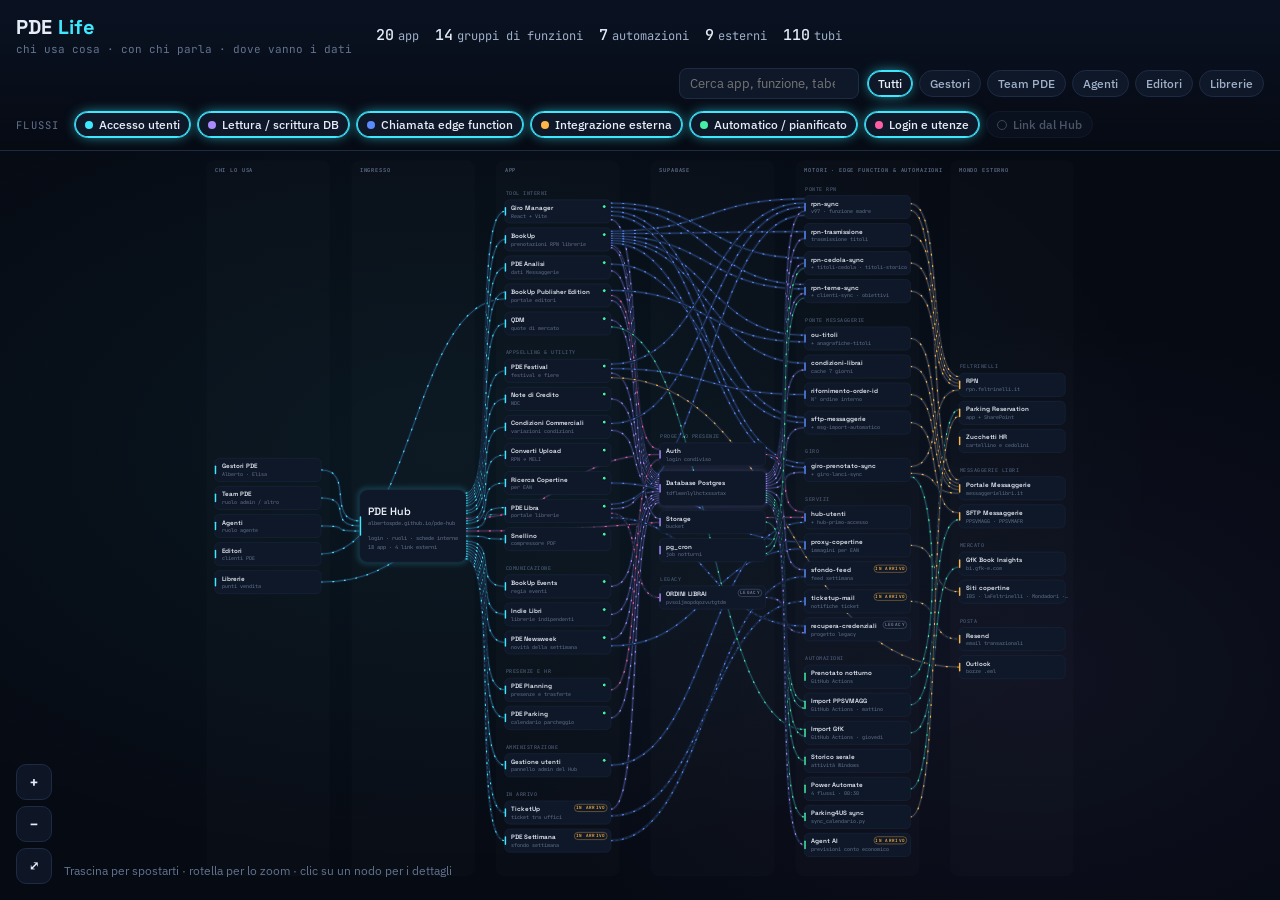
==== life/index.html @ 43b9d9d9 "PDE Life: mappa interattiva di Hub, app e flussi + card in Amministrazione Co-Authored-By: Claude Op" ====
<!DOCTYPE html>
<html lang="it">
<head>
<meta charset="utf-8">
<meta name="viewport" content="width=device-width, initial-scale=1, viewport-fit=cover">
<title>PDE Life</title>
<meta name="claude:viewport-fit-sides" content="cover">
<link rel="preconnect" href="https://fonts.googleapis.com">
<link rel="stylesheet" href="https://fonts.googleapis.com/css2?family=Space+Grotesk:wght@500;600;700&family=IBM+Plex+Sans:wght@400;500;600&family=JetBrains+Mono:wght@400;500&display=swap">
<style>
/* Layout: mappa a colonne da sinistra a destra (chi usa → ingresso → app → Supabase → motori → mondo esterno),
   tela SVG con pan/zoom, tubi animati per tipo di flusso, pannello dettagli a destra (in basso su telefono). */
:root{
  --ink:#060a13; --ink-2:#0b1220; --glass:#0f1828; --glass-2:#142035; --line:#1d2b44;
  --fg:#e6edf8; --fg-2:#9fb0c9; --fg-3:#62738f;
  --c-accesso:#3ee8ff; --c-dati:#a98bff; --c-funzione:#5b8cff; --c-esterno:#ffb547;
  --c-auto:#45f0a6; --c-auth:#ff5fa2; --c-link:#7d8aa3;
  --live:#45f0a6; --arriva:#ffb547; --legacy:#7d8aa3;
  --f-display:"Space Grotesk",ui-sans-serif,system-ui,sans-serif;
  --f-body:"IBM Plex Sans",ui-sans-serif,system-ui,sans-serif;
  --f-mono:"JetBrains Mono",ui-monospace,"Cascadia Mono",Consolas,monospace;
  color-scheme:dark;
}
html,body{height:100%;margin:0}
body{background:var(--ink);color:var(--fg);font-family:var(--f-body);font-size:14px;overflow:hidden}
.app{height:100%;display:grid;grid-template-rows:auto 1fr;}
header{
  padding-block:14px 12px;padding-left:max(16px,env(safe-area-inset-left,0px));padding-right:max(16px,env(safe-area-inset-right,0px));
  border-bottom:1px solid var(--line);background:linear-gradient(180deg,#0a1222,var(--ink));
  display:flex;flex-wrap:wrap;gap:12px 24px;align-items:center;position:relative;z-index:5;
}
.brand{display:flex;flex-direction:column;gap:2px;min-width:0}
.brand h1{margin:0;font-family:var(--f-display);font-weight:700;font-size:20px;letter-spacing:.01em;text-wrap:balance}
.brand h1 b{color:var(--c-accesso);font-weight:700}
.brand small{color:var(--fg-3);font-family:var(--f-mono);font-size:11px}
.stats{display:flex;gap:16px;font-family:var(--f-mono);font-size:12px;color:var(--fg-2);font-variant-numeric:tabular-nums}
.stats span b{color:var(--fg);font-weight:500;font-size:15px;margin-right:4px}
.controls{display:flex;flex-wrap:wrap;gap:8px;align-items:center;margin-left:auto}
.chips{display:flex;flex-wrap:wrap;gap:6px}
.chip{
  font:500 12px var(--f-body);color:var(--fg-2);background:var(--glass);border:1px solid var(--line);
  padding:5px 10px;border-radius:999px;cursor:pointer;display:inline-flex;align-items:center;gap:6px;transition:.2s;
}
.chip:hover{color:var(--fg);border-color:#2d4166}
.chip[aria-pressed="true"]{color:var(--fg);border-color:var(--c-accesso);box-shadow:0 0 0 1px var(--c-accesso) inset,0 0 14px -4px var(--c-accesso)}
.chip i{width:8px;height:8px;border-radius:50%;background:currentColor;display:inline-block}
.chip.off{opacity:.45}
.chip.off i{background:transparent;border:1px solid currentColor}
input#q{
  font:13px var(--f-body);color:var(--fg);background:var(--glass);border:1px solid var(--line);border-radius:8px;
  padding:6px 10px;width:180px;
}
input#q:focus,.chip:focus-visible,button:focus-visible{outline:2px solid var(--c-accesso);outline-offset:2px}
.legend-row{flex-basis:100%;display:flex;flex-wrap:wrap;gap:6px 14px;align-items:center;font-size:12px;color:var(--fg-3)}
.legend-row .lbl{font-family:var(--f-mono);font-size:10.5px;letter-spacing:.12em;text-transform:uppercase}
.stage{position:relative;overflow:hidden;cursor:grab;touch-action:none}
.stage.dragging{cursor:grabbing}
.stage::before{
  content:"";position:absolute;inset:0;pointer-events:none;
  background:
    radial-gradient(1200px 700px at 35% 40%,rgba(62,232,255,.06),transparent 60%),
    radial-gradient(900px 600px at 80% 70%,rgba(169,139,255,.06),transparent 60%);
}
svg#map{width:100%;height:100%;display:block;position:relative}
.zoom{position:absolute;left:max(16px,calc(env(safe-area-inset-left,0px) + 12px));bottom:calc(16px + env(safe-area-inset-bottom,0px));display:flex;flex-direction:column;gap:6px;z-index:4}
.zoom button{
  width:36px;height:36px;border-radius:10px;border:1px solid var(--line);background:rgba(15,24,40,.9);color:var(--fg);
  font:600 16px var(--f-display);cursor:pointer;
}
.zoom button:hover{border-color:var(--c-accesso)}
.hint{position:absolute;left:64px;bottom:calc(22px + env(safe-area-inset-bottom,0px));font-size:12px;color:var(--fg-3);pointer-events:none}

/* --- SVG --- */
.colhead{font:600 11px var(--f-mono);letter-spacing:.16em;text-transform:uppercase;fill:var(--fg-3)}
.grouphead{font:500 10.5px var(--f-mono);letter-spacing:.1em;text-transform:uppercase;fill:#4c5d7a}
.colband{fill:rgba(255,255,255,.012);stroke:rgba(255,255,255,.03)}
.pipe{fill:none;transition:opacity .3s}
.pipe .tube{stroke:#132036;stroke-width:6;stroke-linecap:round}
.pipe .core{stroke-width:1.6;stroke-opacity:.35;stroke-linecap:round}
.pipe .flow{stroke-width:2.4;stroke-linecap:round;stroke-dasharray:2 22;animation:flow 1.6s linear infinite}
.pipe.rev .flow{animation-direction:reverse}
.pipe.t-link .flow{stroke-dasharray:1 9;animation-duration:3s}
.pipe.t-link .core{stroke-dasharray:3 5}
.pipe.dashed .core{stroke-dasharray:4 6}
@keyframes flow{to{stroke-dashoffset:-24}}
.dim .pipe{opacity:.06}
.dim .pipe.on{opacity:1}
.pipe.on .tube{stroke:#1a2c4a}
.pipe.on .core{stroke-opacity:.9;stroke-width:2}
.pipe.on .flow{stroke-width:3.2;animation-duration:.9s;filter:url(#glow)}
.pipe.hide{display:none}

.node{cursor:pointer}
.node rect.box{fill:var(--glass);stroke:var(--line);stroke-width:1;transition:stroke .2s,fill .2s}
.node:hover rect.box{stroke:#36507d;fill:var(--glass-2)}
.node .halo{fill:none;stroke-width:1.5;opacity:0;transition:opacity .25s}
.node.sel .halo,.node.hit .halo{opacity:1}
.node .lbl{font:600 13px var(--f-display);fill:var(--fg)}
.node .sub{font:400 10.5px var(--f-mono);fill:var(--fg-3)}
.node .dot{stroke:var(--ink);stroke-width:2}
.node .tag{font:600 9px var(--f-mono);letter-spacing:.08em}
.node.big .lbl{font-size:22px}
.node.big .sub{font-size:11px}
.dim .node{opacity:.18;transition:opacity .3s}
.dim .node.on{opacity:1}
.node:focus{outline:none}
.node:focus-visible rect.box{stroke:var(--c-accesso);stroke-width:2}

/* --- pannello --- */
aside#panel{
  position:absolute;top:12px;right:max(12px,env(safe-area-inset-right,0px));bottom:12px;width:min(380px,calc(100% - 24px));
  background:rgba(10,17,30,.94);backdrop-filter:blur(10px);border:1px solid var(--line);border-radius:14px;
  z-index:6;display:flex;flex-direction:column;box-shadow:0 20px 60px -20px rgba(0,0,0,.8);
  transform:translateX(0);transition:transform .3s,opacity .3s;
}
aside#panel[hidden]{display:flex!important;transform:translateX(calc(100% + 40px));opacity:0;pointer-events:none}
.p-head{padding:16px 18px 12px;border-bottom:1px solid var(--line);display:flex;gap:12px;align-items:flex-start}
.p-head > div{min-width:0;flex:1}
.p-kicker{font:500 10.5px var(--f-mono);letter-spacing:.14em;text-transform:uppercase;color:var(--fg-3)}
.p-head h2{margin:4px 0 2px;font:700 20px var(--f-display);text-wrap:balance}
.p-sub{font:12px var(--f-mono);color:var(--fg-2);word-break:break-all}
.p-close{background:none;border:1px solid var(--line);color:var(--fg-2);border-radius:8px;width:30px;height:30px;cursor:pointer;flex:none;font-size:16px}
.p-body{padding:14px 18px 18px;overflow:auto;display:flex;flex-direction:column;gap:16px;min-height:0}
.p-body p{margin:0;line-height:1.55;color:#cfd9ea;max-width:65ch}
.p-sec h3{margin:0 0 6px;font:500 10.5px var(--f-mono);letter-spacing:.14em;text-transform:uppercase;color:var(--fg-3)}
.pills{display:flex;flex-wrap:wrap;gap:6px}
.pill{font:12px var(--f-mono);padding:3px 8px;border-radius:6px;background:#111c30;border:1px solid var(--line);color:var(--fg-2)}
.pill.who{font-family:var(--f-body);color:var(--fg);border-color:#24406a}
.conn{display:flex;flex-direction:column;gap:4px;margin:0;padding:0;list-style:none}
.conn li{display:grid;grid-template-columns:14px 1fr auto;gap:8px;align-items:center;font-size:13px;padding:5px 8px;border-radius:8px;cursor:pointer;background:#0d1626}
.conn li:hover{background:#13203a}
.conn li i{width:10px;height:3px;border-radius:2px}
.conn li span{min-width:0;overflow:hidden;text-overflow:ellipsis;white-space:nowrap}
.conn li em{font-style:normal;font:11px var(--f-mono);color:var(--fg-3)}
.status{display:inline-flex;align-items:center;gap:6px;font:600 10.5px var(--f-mono);letter-spacing:.08em;text-transform:uppercase;padding:3px 8px;border-radius:999px;border:1px solid currentColor;width:max-content}
.status.live{color:var(--live)} .status.arriva{color:var(--arriva)} .status.legacy{color:var(--legacy)}
a.url{color:var(--c-accesso);font:12px var(--f-mono);word-break:break-all}

@media (max-width:760px){
  header{gap:10px}
  .controls{margin-left:0;width:100%}
  input#q{flex:1;min-width:0;width:auto}
  .stats{display:none}
  .hint{display:none}
  aside#panel{top:auto;left:max(12px,env(safe-area-inset-left,0px));right:max(12px,env(safe-area-inset-right,0px));width:auto;height:58%;bottom:calc(12px + env(safe-area-inset-bottom,0px))}
  aside#panel[hidden]{transform:translateY(calc(100% + 40px))}
}
@media (prefers-reduced-motion:reduce){
  .pipe .flow{animation:none;stroke-dasharray:none;stroke-opacity:.5}
  aside#panel{transition:none}
}
</style>
</head>
<body>

<div class="app">
<header>
  <div class="brand">
    <h1>PDE <b>Life</b></h1>
    <small>chi usa cosa · con chi parla · dove vanno i dati</small>
  </div>
  <div class="stats" id="stats"></div>
  <div class="controls">
    <input id="q" type="search" placeholder="Cerca app, funzione, tabella…" aria-label="Cerca nella mappa">
    <div class="chips" id="aud" role="group" aria-label="Filtra per destinatario"></div>
  </div>
  <div class="legend-row">
    <span class="lbl">Flussi</span>
    <div class="chips" id="legend" role="group" aria-label="Mostra o nascondi tipi di flusso"></div>
  </div>
</header>

<div class="stage" id="stage">
  <svg id="map" role="img" aria-label="Mappa interattiva di PDE Hub e delle app collegate">
    <defs>
      <filter id="glow" x="-20%" y="-20%" width="140%" height="140%">
        <feGaussianBlur stdDeviation="2.4" result="b"/>
        <feMerge><feMergeNode in="b"/><feMergeNode in="SourceGraphic"/></feMerge>
      </filter>
      <filter id="nodeglow" x="-30%" y="-30%" width="160%" height="160%">
        <feGaussianBlur stdDeviation="6"/>
      </filter>
    </defs>
    <g id="world">
      <g id="bands"></g>
      <g id="pipes"></g>
      <g id="nodes"></g>
    </g>
  </svg>
  <div class="zoom">
    <button id="zin" aria-label="Ingrandisci">+</button>
    <button id="zout" aria-label="Riduci">−</button>
    <button id="zfit" aria-label="Adatta allo schermo" style="font-size:12px">⤢</button>
  </div>
  <div class="hint">Trascina per spostarti · rotella per lo zoom · clic su un nodo per i dettagli</div>

  <aside id="panel" hidden aria-live="polite">
    <div class="p-head">
      <div>
        <div class="p-kicker" id="p-kicker"></div>
        <h2 id="p-title"></h2>
        <div class="p-sub" id="p-sub"></div>
      </div>
      <button class="p-close" id="p-close" aria-label="Chiudi dettagli">×</button>
    </div>
    <div class="p-body" id="p-body"></div>
  </aside>
</div>
</div>

<script>
/* ============================================================
   DATI — ricostruiti dal codice in C:\Users\simolaa\PDE APP (24/11/2026)
   ============================================================ */
const COLS = [
  {t:"Chi lo usa"},
  {t:"Ingresso"},
  {t:"App"},
  {t:"Supabase"},
  {t:"Motori · edge function & automazioni"},
  {t:"Mondo esterno"}
];

const TYPES = {
  accesso:  {label:"Accesso utenti",      c:"var(--c-accesso)", on:true},
  dati:     {label:"Lettura / scrittura DB", c:"var(--c-dati)", on:true},
  funzione: {label:"Chiamata edge function", c:"var(--c-funzione)", on:true},
  esterno:  {label:"Integrazione esterna", c:"var(--c-esterno)", on:true},
  auto:     {label:"Automatico / pianificato", c:"var(--c-auto)", on:true},
  auth:     {label:"Login e utenze",       c:"var(--c-auth)", on:true},
  link:     {label:"Link dal Hub",         c:"var(--c-link)", on:false}
};

const AUD = {
  gest:{label:"Gestori"}, team:{label:"Team PDE"}, agenti:{label:"Agenti"}, editori:{label:"Editori"}, librerie:{label:"Librerie"}
};
const ALL_INT = ["gest","team"];

const N = [
  // ---- col 0: destinatari
  {id:"u_gest", col:0, g:"Persone", label:"Gestori PDE", sub:"Alberto · Elisa", aud:"gest",
   desc:"Account con app_metadata.gestione_utenti = true. Vedono tutto, comprese le card con data-solo-per (Analisi, Publisher, Events; Festival solo Alberto) e la sezione Amministrazione."},
  {id:"u_team", col:0, g:"Persone", label:"Team PDE", sub:"ruolo admin / altro", aud:"team",
   desc:"Colleghi interni. Nel Hub vedono Tool interni, AppSelling & Utility, Comunicazione, Presenze e HR, tranne le card riservate ai gestori."},
  {id:"u_agenti", col:0, g:"Persone", label:"Agenti", sub:"ruolo agente", aud:"agenti",
   desc:"Le sezioni con classe role-hide-agente sono nascoste: nel Hub vedono BookUp e le piattaforme esterne (RPN, portale Messaggerie, template di upload). Il primo accesso lo fanno da soli con hub-primo-accesso, senza email."},
  {id:"u_editori", col:0, g:"Persone", label:"Editori", sub:"clienti PDE", aud:"editori",
   desc:"Entrano nella BookUp Publisher Edition con il proprio account: dati, giri, clienti, fatture, GfK, collane ed eventi."},
  {id:"u_librerie", col:0, g:"Persone", label:"Librerie", sub:"punti vendita", aud:"librerie",
   desc:"Usano il portale PDE Libra: richiesta di accesso, sezioni e titoli, ordini, storico e chat con PDE."},

  // ---- col 1
  {id:"hub", col:1, g:"Porta d'ingresso", label:"PDE Hub", sub:"albertospde.github.io/pde-hub", big:true, who:["gest","team","agenti"],
   url:"https://albertospde.github.io/pde-hub/",
   desc:"Home unica del team: login Supabase condiviso con tutte le app, card per sezione, ogni app si apre in una scheda interna (iframe) con la sua tab. Filtra le card per ruolo (admin / agente / altro) e per email (data-solo-per). Tema chiaro/scuro, cambio password, gestione utenti per i gestori.",
   fn:["hub-utenti","hub-primo-accesso"], extra:"Hosting: GitHub Pages (account albertospde), una repo per app. Link esterni nel Hub: GfK, RPN, Messaggerie, Zucchetti, template di upload RPN e MELI dal bucket Template."},

  // ---- col 2: app
  {id:"giro", col:2, g:"Tool interni", label:"Giro Manager", sub:"React + Vite", who:ALL_INT, url:"https://albertospde.github.io/giro-manager/",
   desc:"Giri vendita, cedole, Fine Giro (prenotato), lanci settimanali Messaggerie, anticipi lancio, verifica lanci Amazon, calendario giri, spalmatura, terne, ranking editori, pubblicazione cedole su RPN, modulo SFTP.",
   tab:["titoli","prenotato","lanci_settimanali","novita_fuori_lancio","giri","calendario_giri","ranking_editori","spalmatura_obiettivo","fatturato_lanci_mensile"],
   fn:["giro-lanci-sync","giro-prenotato-sync","rpn-cedola-sync","rpn-titoli-cedola","rpn-titoli-storico","rpn-terne-sync","rpn-obiettivi","sftp-messaggerie"]},
  {id:"bookup", col:2, g:"Tool interni", label:"BookUp", sub:"prenotazioni RPN librerie", who:["gest","team","agenti"], url:"https://albertospde.github.io/prenota/",
   desc:"Il cuore operativo per agenti e team: prenotazioni RPN, ordini urgenti e sospesi, ordini di rifornimento, upload diretto MELI, consultazione titoli e disponibilità, materiali PDF dei giri, autorizzazione rese, inevasi, condizioni librai, iscrizione titoli a lancio.",
   tab:["ordini_urgenti","ordini_sospesi","anagrafiche_clienti","titoli","titoli_manuali","prenotazioni_manuali","materiali_pdf","trasm_titoli_log","rifornimento_trasmessi","titoli_novita"],
   fn:["rpn-sync","rpn-trasmissione","ou-titoli","condizioni-librai","giro-prenotato-sync","rpn-clienti-sync"]},
  {id:"analisi", col:2, g:"Tool interni", label:"PDE Analisi", sub:"dati Messaggerie", who:["gest"], url:"https://albertospde.github.io/pde-analisi/",
   desc:"Fornito, reso e venduto per giorno, editore, titolo, cliente e canale dai file Messaggerie PPSVMAGG (giornalieri) e PPSVMAFR (mensili). Accesso solo UTENTI_AMMESSI / _is_admin_pde().",
   tab:["msg_movimenti","msg_titoli","msg_importazioni","sftp_file","sftp_config","sftp_scelte","sftp_esecuzioni"], fn:["sftp-messaggerie"],
   extra:"Attenzione: DB MICRO condiviso, mai lavori pesanti di giorno."},
  {id:"publisher", col:2, g:"Tool interni", label:"BookUp Publisher Edition", sub:"portale editori", who:["gest","editori"], url:"https://albertospde.github.io/pde-hub/publisher/",
   desc:"Lato editore: giri e dettaglio, clienti e mesi, copertura agenti, cerca librerie, fatture e pagamenti, GfK (mercato e ranking), collane, logo, delegazioni, proposte di eventi. Sviluppo in APP EDITORE, copia pubblicata in PDE HUB/publisher.",
   tab:["ed_* (RPC)","ed_eventi"], fn:["ou-titoli","anagrafiche-titoli"]},
  {id:"qdm", col:2, g:"Tool interni", label:"QDM", sub:"quote di mercato", who:ALL_INT, url:"https://albertospde.github.io/qdm_pde/",
   desc:"Quote di mercato settimanali da GfK: recap, top, generi, trend, promozioni per editore. Il pulsante ⟳ Aggiorna da GfK chiama la RPC qdm_gfk_avvia, che avvia il workflow GitHub.",
   tab:["qdm","qdm_settimane","qdm_recap","qdm_top","qdm_generi","qdm_trend","qdm_promozioni","editore_promozione","qdm_import_log"]},

  {id:"festival", col:2, g:"AppSelling & Utility", label:"PDE Festival", sub:"festival e fiere", who:["gest"], url:"https://albertospde.github.io/pde-festival/",
   desc:"Ricevi la mail Messaggerie (.msg/.eml) → pratica FF-AAAA-NNN con fasi → ordina con il motore di BookUp → comunica (bozza .eml per Outlook) → recupera gli inevasi.",
   tab:["ff_pratiche","ff_fasi","ff_righe","ff_ordini","ff_eventi","rifornimento_ordini_inviati"], fn:["rpn-sync","rifornimento-order-id"]},
  {id:"ndc", col:2, g:"AppSelling & Utility", label:"Note di Credito", sub:"NDC", who:ALL_INT, url:"https://albertospde.github.io/note-di-credito/",
   desc:"Gestione delle note di credito per editore e cliente.", tab:["note_credito","editori","anagrafiche_clienti"]},
  {id:"condizioni", col:2, g:"AppSelling & Utility", label:"Condizioni Commerciali", sub:"variazioni condizioni", who:ALL_INT, url:"https://albertospde.github.io/pde-condizioni-commerciali/",
   desc:"Richieste di condizioni speciali di vendita per le librerie.", tab:["condizioni_richieste"], fn:["rpn-sync"]},
  {id:"converti", col:2, g:"AppSelling & Utility", label:"Converti Upload", sub:"RPN → MELI", who:ALL_INT, url:"https://albertospde.github.io/converti_upload/",
   desc:"Converte la pianificazione visite / upload RPN nel template ordine Messaggerie. Lavora nel browser, senza tabelle proprie."},
  {id:"copertine", col:2, g:"AppSelling & Utility", label:"Ricerca Copertine", sub:"per EAN", who:ALL_INT, url:"https://albertospde.github.io/pde_ricercacopertine/",
   desc:"Cerca la copertina di un libro dall'EAN su più fonti, passando dal proxy per le immagini protette.", fn:["proxy-copertine"]},
  {id:"libra", col:2, g:"AppSelling & Utility", label:"PDE Libra", sub:"portale librerie", who:["gest","team","librerie"], url:"https://albertospde.github.io/libra/",
   desc:"Portale delle librerie: richieste di accesso, sezioni e titoli, ordini, storico, chat. Il team lo apre dal Hub come amministrazione. Usa ancora anche il vecchio progetto Supabase ORDINI LIBRAI.",
   tab:["librerie","ordini","ordini_dettaglio","titoli","chat_conversazioni","chat_messaggi","materiali_sezione"], fn:["rpn-sync","recupera-credenziali"]},
  {id:"snellino", col:2, g:"AppSelling & Utility", label:"Snellino", sub:"compressore PDF", who:ALL_INT, url:"https://albertospde.github.io/snellino/",
   desc:"Comprime e modifica i PDF degli editori nel browser (Ghostscript WebAssembly, i file non escono dal PC) prima di caricarli in BookUp → Materiali PDF. Regola: oltre 250 dpi → 200 dpi, JPEG q85."},

  {id:"events", col:2, g:"Comunicazione", label:"BookUp Events", sub:"regia eventi", who:["gest"], url:"https://albertospde.github.io/pde-hub/events/",
   desc:"Calendario unico di eventi editori, saloni e bookclub. Le proposte degli editori (ed_eventi) arrivano dalla Publisher Edition: qui si confermano, modificano o annullano e l'editore vede subito l'esito.",
   tab:["ed_eventi","ev_eventi","ev_saloni","ev_bookclub"]},
  {id:"indie", col:2, g:"Comunicazione", label:"Indie Libri", sub:"librerie indipendenti", who:ALL_INT, url:"https://albertospde.github.io/indie-libri/",
   desc:"La rivista delle librerie indipendenti: numeri, anagrafiche, invio agli agenti.", tab:["indie_rivista_* (RPC)","indie_agenti_lista"]},
  {id:"newsweek", col:2, g:"Comunicazione", label:"PDE Newsweek", sub:"novità della settimana", who:ALL_INT, url:"https://albertospde.github.io/newsweek/",
   desc:"Le novità in vendita nella settimana con copertine, ranking editori, prenotato e calendario lanci.",
   tab:["titoli","lanci_settimanali","prenotato","ranking_editori","editori_new_entry","calendario_lanci"], fn:["proxy-copertine"]},

  {id:"planning", col:2, g:"Presenze e HR", label:"PDE Planning", sub:"presenze e trasferte", who:ALL_INT, url:"https://albertospde.github.io/pde-planning/",
   desc:"Pianificazione presenze, trasferte e incontri editori del team."},
  {id:"parking", col:2, g:"Presenze e HR", label:"PDE Parking", sub:"calendario parcheggio", who:ALL_INT, url:"https://albertospde.github.io/pde-hub/parking/",
   desc:"Calendario delle prenotazioni dei 4 colleghi (14 posti al piano −2, max 2 a settimana), stato dei flussi e pulsanti Prenota ora.",
   tab:["parking_calendario","parking_config"]},

  {id:"utenti", col:2, g:"Amministrazione", label:"Gestione utenti", sub:"pannello admin del Hub", who:["gest"],
   desc:"Elenco utenti, password, ruolo, creazione account, flag gestore, primo accesso, sezioni BookUp visibili. Il ruolo vive in app_metadata.role e il trigger trg_sync_ruolo_utente lo copia in user_metadata.", fn:["hub-utenti"]},

  {id:"ticketup", col:2, g:"In arrivo", label:"TicketUp", sub:"ticket tra uffici", st:"arriva", who:ALL_INT, url:"https://albertospde.github.io/pde-hub/ticketup/",
   desc:"Ticket tra uffici: da gestire, per ufficio, comunicazioni, rubrica uffici. Notifiche via mail. Nella cartella del Hub, ancora senza card in home.",
   tab:["tu_ticket","tu_messaggi","tu_uffici","tu_utenti_abilitati"], fn:["ticketup-mail"]},
  {id:"settimana", col:2, g:"In arrivo", label:"PDE Settimana", sub:"sfondo settimana", st:"arriva", who:ALL_INT, url:"https://albertospde.github.io/pde-hub/sfondo/",
   desc:"Sfondo / schermata settimanale con le uscite del lancio. Nella cartella del Hub, ancora senza card in home.", fn:["sfondo-feed"]},

  // ---- col 3: supabase
  {id:"sb_auth", col:3, g:"Progetto presenze", label:"Auth", sub:"login condiviso", who:[],
   desc:"Un solo account per persona, valido in tutte le app PDE. Ruolo in app_metadata.role (admin / agente / altro), flag gestione_utenti."},
  {id:"sb_db", col:3, g:"Progetto presenze", label:"Database Postgres", sub:"tdflwenlylhctxssatax", big2:true, who:[],
   desc:"Database unico condiviso da Hub, Giro Manager, BookUp, Analisi e tutte le altre app. Istanza MICRO (1 GB): timeout authenticated 8 s, service_role 120 s. RLS su tutte le tabelle, RPC per le operazioni (_is_admin_pde, ev_*, ed_*, qdm_*, indie_*).",
   extra:"Regione eu-west-3. Snapshot di schema in PDE HUB/supabase/schema."},
  {id:"sb_storage", col:3, g:"Progetto presenze", label:"Storage", sub:"bucket", who:[],
   desc:"Template (upload RPN e MELI scaricabili dal Hub), materiali PDF dei giri, msg-parquet (archivio movimenti di PDE Analisi)."},
  {id:"sb_cron", col:3, g:"Progetto presenze", label:"pg_cron", sub:"job notturni", who:[],
   desc:"anagrafiche_clienti_sync_notturno alle 01:30 e rpn-cedola-retry-mancanti alle 01:17 (via net.http_post verso le edge function)."},
  {id:"sb_legacy", col:3, g:"Legacy", label:"ORDINI LIBRAI", sub:"pvsoijmopdqozvutgtdm", st:"legacy", who:[],
   desc:"Vecchio progetto Supabase di PDE Libra. Bucket giro-pdf dismesso (backup dell'8/10/2026 in LIBRA/supabase-backup). Ancora referenziato da Libra e BookUp."},

  // ---- col 4: motori
  {id:"f_rpnsync", col:4, g:"Ponte RPN", label:"rpn-sync", sub:"v97 · funzione madre", who:[],
   desc:"La funzione più usata: autenticazione RPN, prenotazioni, ordini di rifornimento con instradamento automatico per editore sulle utenze PDE / PDE Service, verifica ordini righe e dettaglio sul portale Messaggerie. Workaround TLS per la catena Sectigo incompleta di RPN."},
  {id:"f_rpntrasm", col:4, g:"Ponte RPN", label:"rpn-trasmissione", sub:"trasmissione titoli", who:[],
   desc:"Trasmissione dei titoli/prenotazioni da BookUp verso RPN, con log ed esclusioni (trasm_titoli_log, trasm_titoli_esclusi)."},
  {id:"f_cedola", col:4, g:"Ponte RPN", label:"rpn-cedola-sync", sub:"+ titoli-cedola · titoli-storico", who:[],
   desc:"Pubblica una cedola di Giro Manager su RPN (preview → apply → activate). rpn-titoli-cedola e rpn-titoli-storico leggono l'elenco completo dei titoli di una cedola, anche chiusa."},
  {id:"f_terne", col:4, g:"Ponte RPN", label:"rpn-terne-sync", sub:"+ clienti-sync · obiettivi", who:[],
   desc:"Terne Agente/Editore/Libreria tra il pannello admin Django di RPN e Supabase (test, export, upload che sovrascrive). rpn-clienti-sync allinea le anagrafiche clienti, rpn-obiettivi gli obiettivi di fatturato."},
  {id:"f_ou", col:4, g:"Ponte Messaggerie", label:"ou-titoli", sub:"+ anagrafiche-titoli", who:[],
   desc:"Ricerca titoli Messaggerie per titolo/autore/EAN con le utenze condivise pde / pde_service: anagrafica, disponibilità (magazzini 11+21), stato articolo e vendita, risposta editore. Funziona anche per gli agenti."},
  {id:"f_cond", col:4, g:"Ponte Messaggerie", label:"condizioni-librai", sub:"cache 7 giorni", who:[],
   desc:"Per ogni editore del ranking sceglie un titolo in stato 1-1 sul suo codice fornitore e ne legge le condizioni librai, con cache di 7 giorni."},
  {id:"f_rifid", col:4, g:"Ponte Messaggerie", label:"rifornimento-order-id", sub:"N° ordine interno", who:[],
   desc:"Dal BatchID restituito da /ordini/order recupera il numero d'ordine interno Messaggerie (ReservationApi/GetOrderId, con header anti-forgery)."},
  {id:"f_sftp", col:4, g:"Ponte Messaggerie", label:"sftp-messaggerie", sub:"+ msg-import-automatico", who:[],
   desc:"Scarica ogni mattina i file dall'SFTP di Messaggerie e li importa (PPSVMAGG, PPSVMAFR). Sorgente in GIRO MANAGER/supabase/functions."},
  {id:"f_giro", col:4, g:"Giro", label:"giro-prenotato-sync", sub:"+ giro-lanci-sync", who:[],
   desc:"Scarica il prenotato da RPN per il Fine Giro e sincronizza i lanci settimanali. Chiamata da Giro Manager, da BookUp e dal workflow notturno."},
  {id:"f_hubut", col:4, g:"Servizi", label:"hub-utenti", sub:"+ hub-primo-accesso", who:[],
   desc:"hub-utenti: list, set-password, set-role, create-user, set-gestore, set-primo-accesso, set-bookup-sezioni (solo gestori). hub-primo-accesso: un agente mai entrato si imposta la password da solo, con la chiave anon. Le password non vengono mai lette."},
  {id:"f_cop", col:4, g:"Servizi", label:"proxy-copertine", sub:"immagini per EAN", who:[],
   desc:"Proxy per scaricare le copertine dai siti che non permettono il caricamento diretto dal browser."},
  {id:"f_sfondo", col:4, g:"Servizi", label:"sfondo-feed", sub:"feed settimana", st:"arriva", who:[],
   desc:"Prepara il feed del lancio della settimana per PDE Settimana."},
  {id:"f_tumail", col:4, g:"Servizi", label:"ticketup-mail", sub:"notifiche ticket", st:"arriva", who:[],
   desc:"Manda le mail di TicketUp (chiave Resend tra i segreti del progetto)."},
  {id:"f_recup", col:4, g:"Servizi", label:"recupera-credenziali", sub:"progetto legacy", st:"legacy", who:[],
   desc:"Funzione di PDE Libra sul vecchio progetto ORDINI LIBRAI."},

  {id:"a_prenot", col:4, g:"Automazioni", label:"Prenotato notturno", sub:"GitHub Actions", who:[],
   desc:"Workflow prenotato-notturno.yml di Giro Manager: aggiorna il Fine Giro di notte chiamando giro-prenotato-sync (scripts/prenotato-notturno.mjs)."},
  {id:"a_ppsv", col:4, g:"Automazioni", label:"Import PPSVMAGG", sub:"GitHub Actions · mattino", who:[],
   desc:"importa-ppsvmagg.yml di PDE Analisi: import automatico dei giornalieri e archivio dei movimenti in Parquet (bucket msg-parquet)."},
  {id:"a_gfk", col:4, g:"Automazioni", label:"Import GfK", sub:"GitHub Actions · giovedì", who:[],
   desc:"gfk-import.yml di QDM: ogni giovedì dalle 8 scarica con Playwright i 6 report della settimana da GfK Book Insights, li elabora con qdm-core.js e li scrive in QDM. Riprova ogni ora finché GfK non pubblica."},
  {id:"a_storico", col:4, g:"Automazioni", label:"Storico serale", sub:"attività Windows", who:[],
   desc:"storico_serale.ps1 sul PC di Alberto: un mese di storico Messaggerie per sera in PDE Analisi."},
  {id:"a_pa", col:4, g:"Automazioni", label:"Power Automate", sub:"4 flussi · 00:30", who:[],
   desc:"Un flusso per persona, lun–ven alle 00:30, prenota il posto a 14 giorni nei giorni scelti e manda la mail con l'esito. Funziona anche a PC spento."},
  {id:"a_parking", col:4, g:"Automazioni", label:"Parking4US sync", sub:"sync_calendario.py", who:[],
   desc:"Dal PC di Alberto copia le prenotazioni dei 4 colleghi nel calendario di PDE Parking (a mano o ogni 15 minuti)."},
  {id:"a_agent", col:4, g:"Automazioni", label:"Agent AI", sub:"previsioni conto economico", st:"arriva", who:[],
   desc:"Assistente PDE che legge in sola lettura lanci e fatturati per stimare fatturato lordo, rese, ricavo PDE e utile."},

  // ---- col 5: esterni
  {id:"x_rpn", col:5, g:"Feltrinelli", label:"RPN", sub:"rpn.feltrinelli.it", ext:true, url:"https://rpn.feltrinelli.it/",
   desc:"Raccolta Prenotazioni Novità: cedole, prenotazioni, terne, clienti, pannello admin Django. Gli agenti ci entrano anche direttamente dal Hub."},
  {id:"x_spark", col:5, g:"Feltrinelli", label:"Parking Reservation", sub:"app + SharePoint", ext:true,
   desc:"App di prenotazione parcheggio Feltrinelli: la nuova data si apre a mezzanotte, 14 giorni prima. Elenco prenotazioni su SharePoint."},
  {id:"x_zuc", col:5, g:"Feltrinelli", label:"Zucchetti HR", sub:"cartellino e cedolini", ext:true, url:"https://saas.hrzucchetti.it/hrpfeltrinelli/jsp/login.jsp",
   desc:"Portale HR, solo link dal Hub."},
  {id:"x_meli", col:5, g:"Messaggerie Libri", label:"Portale Messaggerie", sub:"messaggerielibri.it", ext:true, url:"https://www.messaggerielibri.it",
   desc:"Ordini, disponibilità, anagrafiche titoli, numeri d'ordine, evasione. Utenze pde e pde_service."},
  {id:"x_sftp", col:5, g:"Messaggerie Libri", label:"SFTP Messaggerie", sub:"PPSVMAGG · PPSVMAFR", ext:true,
   desc:"File a lunghezza fissa (813 caratteri) di fornito, reso e venduto."},
  {id:"x_gfk", col:5, g:"Mercato", label:"GfK Book Insights", sub:"bi.gfk-e.com", ext:true, url:"https://bi.gfk-e.com/signin/",
   desc:"Dati di mercato e ranking vendite libri."},
  {id:"x_cover", col:5, g:"Mercato", label:"Siti copertine", sub:"IBS · laFeltrinelli · Mondadori · OpenLibrary · Google Books", ext:true,
   desc:"Fonti delle copertine per EAN usate da Ricerca Copertine e Newsweek."},
  {id:"x_resend", col:5, g:"Posta", label:"Resend", sub:"email transazionali", ext:true, desc:"Servizio di invio email usato dalle edge function."},
  {id:"x_outlook", col:5, g:"Posta", label:"Outlook", sub:"bozze .eml", ext:true, desc:"PDE Festival prepara la risposta a Messaggerie come .eml che Outlook apre pronta da inviare; le mail di Messaggerie entrano trascinando .msg/.eml."}
];

// [da, a, tipo, etichetta, opzioni]
const E = [
  ["u_gest","hub","accesso","login"],["u_team","hub","accesso","login"],["u_agenti","hub","accesso","login"],
  ["u_editori","publisher","accesso","accesso diretto"],["u_librerie","libra","accesso","accesso diretto"],
  ["hub","sb_auth","auth","sessione condivisa"],["hub","f_hubut","auth","primo accesso"],

  ...["giro","bookup","analisi","publisher","qdm","festival","ndc","condizioni","converti","copertine","libra","snellino","events","indie","newsweek","planning","parking","utenti"]
    .map(a=>["hub",a,"accesso","scheda interna"]),
  ["hub","ticketup","accesso","in arrivo",{dashed:true}],["hub","settimana","accesso","in arrivo",{dashed:true}],
  ["hub","x_rpn","link","link esterno"],["hub","x_meli","link","link esterno"],["hub","x_gfk","link","link esterno"],["hub","x_zuc","link","link esterno"],
  ["hub","sb_storage","link","template upload"],

  // app → DB
  ...["giro","bookup","analisi","publisher","qdm","festival","ndc","condizioni","libra","events","indie","newsweek","parking","ticketup"]
    .map(a=>[a,"sb_db","dati","tabelle / RPC"]),
  ["bookup","sb_storage","dati","materiali PDF"],["publisher","sb_auth","auth","account editori"],
  ["libra","sb_legacy","auth","librerie (legacy)",{dashed:true}],["planning","sb_auth","auth","login"],

  // app → edge function
  ["bookup","f_rpnsync","funzione"],["bookup","f_rpntrasm","funzione"],["bookup","f_ou","funzione","ordini urgenti"],["bookup","f_cond","funzione"],
  ["bookup","f_giro","funzione"],["bookup","f_terne","funzione","clienti"],
  ["giro","f_giro","funzione"],["giro","f_cedola","funzione","pubblica cedola"],["giro","f_terne","funzione","terne"],["giro","f_sftp","funzione","modulo SFTP"],
  ["analisi","f_sftp","funzione","file del mattino"],
  ["publisher","f_ou","funzione","consultazione titoli"],
  ["condizioni","f_rpnsync","funzione"],["festival","f_rpnsync","funzione","ordini"],["festival","f_rifid","funzione","n° ordine"],
  ["libra","f_rpnsync","funzione"],["libra","f_recup","funzione","",{dashed:true}],
  ["copertine","f_cop","funzione"],["newsweek","f_cop","funzione"],
  ["settimana","f_sfondo","funzione","",{dashed:true}],["ticketup","f_tumail","funzione","",{dashed:true}],
  ["utenti","f_hubut","funzione","gestione utenti"],
  ["qdm","a_gfk","auto","⟳ Aggiorna da GfK"],
  ["festival","x_outlook","esterno","bozza .eml"],

  // motori → DB / auth
  ...["f_rpnsync","f_rpntrasm","f_cedola","f_terne","f_cond","f_sftp","f_giro","f_sfondo"].map(f=>[f,"sb_db","dati","scrive"]),
  ["f_hubut","sb_auth","auth","utenti e ruoli"],
  ["f_recup","sb_legacy","dati","",{dashed:true}],
  ["sb_cron","f_terne","auto","01:30 clienti"],["sb_cron","f_cedola","auto","01:17 retry"],

  // motori → esterni
  ["f_rpnsync","x_rpn","esterno"],["f_rpnsync","x_meli","esterno","ordini e verifica"],
  ["f_rpntrasm","x_rpn","esterno"],["f_cedola","x_rpn","esterno","cedole"],["f_terne","x_rpn","esterno","terne · clienti"],
  ["f_giro","x_rpn","esterno","prenotato"],["f_giro","x_meli","esterno","lanci"],
  ["f_ou","x_meli","esterno","titoli · disponibilità"],["f_cond","x_meli","esterno"],["f_rifid","x_meli","esterno"],
  ["f_sftp","x_sftp","esterno","download"],["f_cop","x_cover","esterno"],["f_tumail","x_resend","esterno","",{dashed:true}],

  // automazioni
  ["a_prenot","f_giro","auto","ogni notte"],
  ["a_ppsv","x_sftp","auto","giornalieri"],["a_ppsv","sb_db","auto","msg_movimenti"],["a_ppsv","sb_storage","auto","parquet"],
  ["a_gfk","x_gfk","auto","6 report"],["a_gfk","sb_db","auto","tabelle qdm"],
  ["a_storico","sb_db","auto","mensili"],
  ["a_pa","x_spark","auto","prenota a 14 gg"],["a_parking","x_spark","esterno","legge"],["a_parking","sb_db","auto","parking_calendario"],
  ["a_agent","sb_db","dati","sola lettura",{dashed:true}]
];

/* ============================================================
   LAYOUT
   ============================================================ */
const COLX = [0, 300, 600, 920, 1220, 1540];
const NW = 220, NH = 48, GAP = 10, GHEAD = 30, GGAP = 18, TOP = 70;
const byId = {}; N.forEach(n=>byId[n.id]=n);

function layout(){
  const heights = [];
  COLS.forEach((c,ci)=>{
    const ns = N.filter(n=>n.col===ci);
    let y=0, lastG=null; c.groups=[];
    ns.forEach(n=>{
      if(n.g!==lastG){ if(lastG!==null) y+=GGAP; c.groups.push({g:n.g,y}); y+=GHEAD-8; lastG=n.g; }
      n.w = NW; n.h = n.big?150:(n.big2?72:NH);
      n.x = COLX[ci]; n.y = y; y += n.h + GAP;
    });
    c.h = y; heights.push(y);
  });
  const H = Math.max(...heights);
  COLS.forEach((c,ci)=>{
    const off = TOP + (H - c.h)/2;
    c.off = off;
    N.filter(n=>n.col===ci).forEach(n=>n.y+=off);
    c.groups.forEach(g=>g.y+=off);
  });
  return {W: COLX[5]+NW, H: H+TOP+40};
}
const SIZE = layout();

/* ports: distribuisce gli attacchi lungo il lato del nodo, ordinati per posizione dell'altro capo */
const edges = E.map((e,i)=>{
  const [a,b,t,l,o] = e; const A=byId[a], B=byId[b];
  if(!A||!B) console.warn("edge",e);
  const L = A.col<=B.col?A:B, R = L===A?B:A;
  return {i,a,b,t,l:l||"",o:o||{},L,R,rev:L!==A};
});
N.forEach(n=>{ n.outP=[]; n.inP=[]; });
edges.forEach(e=>{ e.L.outP.push(e); e.R.inP.push(e); });
function cy(n){return n.y+n.h/2}
N.forEach(n=>{
  const assign=(arr,key,other)=>{
    arr.sort((p,q)=>cy(p[other])-cy(q[other]));
    const k=arr.length, span=Math.min(n.h-14, k*7);
    arr.forEach((e,j)=>{ e[key] = cy(n) + (k===1?0:(-span/2 + span*j/(k-1))); });
  };
  assign(n.outP,"y1","R"); assign(n.inP,"y2","L");
});

/* ============================================================
   RENDER
   ============================================================ */
const svgNS="http://www.w3.org/2000/svg";
const $=s=>document.querySelector(s);
function el(tag,attrs,parent){const e=document.createElementNS(svgNS,tag);for(const k in attrs)e.setAttribute(k,attrs[k]);parent&&parent.appendChild(e);return e;}

const gB=$("#bands"), gP=$("#pipes"), gN=$("#nodes");
COLS.forEach((c,ci)=>{
  const x=COLX[ci];
  el("rect",{x:x-18,y:20,width:NW+36,height:SIZE.H-30,rx:18,class:"colband"},gB);
  el("text",{x:x,y:44,class:"colhead"},gB).textContent=c.t;
  c.groups.forEach(g=>{ if(COLS[ci].groups.length>1 || ci===2 || ci===4) el("text",{x:x+2,y:g.y+12,class:"grouphead"},gB).textContent=g.g; });
});

edges.forEach(e=>{
  const x1=e.L.x+e.L.w, x2=e.R.x, y1=e.y1, y2=e.y2;
  let d;
  if(e.R.col-e.L.col===0){ d=`M${x1} ${y1} C${x1+60} ${y1} ${x1+60} ${y2} ${x1} ${y2}`; }
  else{ const dx=Math.max(70,(x2-x1)*0.5); d=`M${x1} ${y1} C${x1+dx} ${y1} ${x2-dx} ${y2} ${x2} ${y2}`; }
  const g=el("g",{class:`pipe t-${e.t}${e.rev?" rev":""}${e.o.dashed?" dashed":""}`},gP);
  const col=TYPES[e.t].c;
  el("path",{d,class:"tube"},g);
  el("path",{d,class:"core",stroke:col},g);
  const f=el("path",{d,class:"flow",stroke:col},g);
  f.style.animationDelay = (-(e.i*0.37)%1.6)+"s";
  e.g=g;
});

N.forEach(n=>{
  const st = n.st || (n.ext?"ext":"live");
  const g=el("g",{class:"node"+(n.big?" big":""),transform:`translate(${n.x},${n.y})`,tabindex:0,role:"button","aria-label":n.label},gN);
  const accent = n.col===0?"var(--c-accesso)": n.col===3?"var(--c-dati)": n.ext?"var(--c-esterno)": n.col===4&&n.id.startsWith("a_")?"var(--c-auto)": n.col===4?"var(--c-funzione)":"var(--c-accesso)";
  n.accent=accent;
  if(n.big||n.big2){ el("rect",{x:-6,y:-6,width:n.w+12,height:n.h+12,rx:20,fill:accent,opacity:.16,filter:"url(#nodeglow)"},g); }
  el("rect",{x:-3,y:-3,width:n.w+6,height:n.h+6,rx:n.big?19:13,class:"halo",stroke:accent},g);
  el("rect",{width:n.w,height:n.h,rx:n.big?16:10,class:"box"},g);
  el("rect",{x:0,y:n.h/2-(n.big?20:9),width:3,height:n.big?40:18,rx:1.5,fill:accent},g);
  if(n.big){
    el("text",{x:18,y:52,class:"lbl"},g).textContent=n.label;
    el("text",{x:18,y:74,class:"sub"},g).textContent=n.sub;
    const sub2=el("text",{x:18,y:104,class:"sub"},g); sub2.textContent="login · ruoli · schede interne";
    const sub3=el("text",{x:18,y:122,class:"sub"},g); sub3.textContent="18 app · 4 link esterni";
  }else{
    el("text",{x:14,y:n.big2?30:21,class:"lbl"},g).textContent=n.label;
    const s=el("text",{x:14,y:n.big2?50:37,class:"sub"},g); s.textContent=n.sub.length>34?n.sub.slice(0,33)+"…":n.sub;
  }
  if(st==="arriva"||st==="legacy"){
    const tx = st==="arriva"?"IN ARRIVO":"LEGACY";
    const c = st==="arriva"?"var(--arriva)":"var(--legacy)";
    const w = tx.length*6.2+12;
    el("rect",{x:n.w-w-8,y:7,width:w,height:15,rx:7.5,fill:"none",stroke:c,"stroke-opacity":.7},g);
    el("text",{x:n.w-w/2-8,y:17.5,"text-anchor":"middle",class:"tag",fill:c},g).textContent=tx;
  }else if(!n.ext && n.col===2){
    el("circle",{cx:n.w-14,cy:14,r:4,fill:"var(--live)",class:"dot"},g);
  }
  n.g=g;
  g.addEventListener("click",ev=>{ev.stopPropagation(); select(n.id);});
  g.addEventListener("keydown",ev=>{ if(ev.key==="Enter"||ev.key===" "){ev.preventDefault();select(n.id);} });
});

/* header: stats, filtri, legenda */
const nApp=N.filter(n=>n.col===2).length, nFn=N.filter(n=>n.col===4&&n.id.startsWith("f_")).length,
      nAut=N.filter(n=>n.id.startsWith("a_")).length, nExt=N.filter(n=>n.ext).length;
$("#stats").innerHTML=`<span><b>${nApp}</b>app</span><span><b>${nFn}</b>gruppi di funzioni</span><span><b>${nAut}</b>automazioni</span><span><b>${nExt}</b>esterni</span><span><b>${edges.length}</b>tubi</span>`;

const audBox=$("#aud");
const mkChip=(txt,on,cb,color)=>{const b=document.createElement("button");b.className="chip";b.type="button";b.setAttribute("aria-pressed",on?"true":"false");
  b.innerHTML=(color?`<i style="color:${color}"></i>`:"")+txt; b.addEventListener("click",cb); return b;};
let audSel=null;
const audChips={};
[["all","Tutti"],...Object.entries(AUD).map(([k,v])=>[k,v.label])].forEach(([k,t])=>{
  const b=mkChip(t,k==="all",()=>{ audSel = k==="all"?null:k; Object.entries(audChips).forEach(([kk,bb])=>bb.setAttribute("aria-pressed",(audSel?kk===audSel:kk==="all")?"true":"false")); if(audSel) select("u_"+audSel); else clearSel(); });
  audChips[k]=b; audBox.appendChild(b);
});
const legBox=$("#legend");
Object.entries(TYPES).forEach(([k,t])=>{
  const b=mkChip(t.label,true,()=>{ t.on=!t.on; b.classList.toggle("off",!t.on); applyTypes(); },t.c);
  b.classList.toggle("off",!t.on); b.setAttribute("aria-pressed","true");
  b.addEventListener("click",()=>b.setAttribute("aria-pressed",t.on?"true":"false"));
  b.setAttribute("aria-pressed",t.on?"true":"false");
  legBox.appendChild(b);
});
function applyTypes(){ edges.forEach(e=>e.g.classList.toggle("hide",!TYPES[e.t].on)); }
applyTypes();

/* ============================================================
   SELEZIONE / EVIDENZIAZIONE
   ============================================================ */
const world=$("#world");
function neighbors(id){ return edges.filter(e=>(e.a===id||e.b===id)&&TYPES[e.t].on); }
function downstream(startIds){
  // segue i tubi verso destra (colonne crescenti) a partire dalle app
  const seenN=new Set(startIds), seenE=new Set(), q=[...startIds];
  while(q.length){
    const id=q.shift(), n=byId[id];
    if(n.col===3) continue; // Supabase è un punto d'arrivo: non riespandere verso tutte le automazioni
    edges.forEach(e=>{
      if(!TYPES[e.t].on) return;
      let other=null;
      if(e.a===id) other=e.b; else if(e.b===id) other=e.a; else return;
      const o=byId[other];
      if(o.col<=n.col && !(n.col===4 && o.col===3)) return; // solo verso valle (DB raggiungibile dai motori)
      if(o.col<=1) return;
      seenE.add(e);
      if(!seenN.has(other)){ seenN.add(other); q.push(other); }
    });
  }
  return {seenN,seenE};
}
function highlight(nodeSet,edgeSet,selId){
  world.classList.add("dim");
  N.forEach(n=>{ n.g.classList.toggle("on",nodeSet.has(n.id)); n.g.classList.toggle("sel",n.id===selId); n.g.classList.remove("hit"); });
  edges.forEach(e=>e.g.classList.toggle("on",edgeSet.has(e)));
}
function clearSel(){
  world.classList.remove("dim");
  N.forEach(n=>n.g.classList.remove("on","sel","hit"));
  edges.forEach(e=>e.g.classList.remove("on"));
  $("#panel").hidden=true; current=null;
}
let current=null;
function select(id){
  const n=byId[id]; current=id;
  let ns=new Set([id]), es=new Set();
  if(n.col===0){
    const aud=n.aud;
    const apps=N.filter(x=>x.col===2 && (x.who||[]).includes(aud)).map(x=>x.id);
    const d=downstream(apps); ns=d.seenN; es=d.seenE; ns.add(id);
    edges.forEach(e=>{
      if(!TYPES[e.t].on) return;
      if(e.a===id){ es.add(e); ns.add(e.b); }
      if(e.a==="hub" && apps.includes(e.b) && ["gest","team","agenti"].includes(aud)) { es.add(e); ns.add("hub"); }
      if(aud==="agenti" && e.a==="hub" && e.t==="link" && ["x_rpn","x_meli"].includes(e.b)){ es.add(e); ns.add(e.b); }
    });
  }else{
    neighbors(id).forEach(e=>{ es.add(e); ns.add(e.a); ns.add(e.b); });
    if(n.col===2){ const d=downstream([id]); d.seenN.forEach(x=>ns.add(x)); d.seenE.forEach(x=>es.add(x)); }
  }
  highlight(ns,es,id);
  showPanel(n,es);
}

/* ============================================================
   PANNELLO
   ============================================================ */
const KICK = ["Destinatario","Ingresso","App","Supabase","Motore","Sistema esterno"];
function esc(s){return String(s).replace(/[&<>"]/g,c=>({"&":"&amp;","<":"&lt;",">":"&gt;",'"':"&quot;"}[c]));}
function showPanel(n,es){
  const st = n.st||(n.ext?null:"live");
  $("#p-kicker").textContent = (n.id.startsWith("a_")?"Automazione":KICK[n.col]) + (n.g?" · "+n.g:"");
  $("#p-title").textContent = n.label;
  $("#p-sub").textContent = n.sub||"";
  let h="";
  if(st && n.col>=1 && n.col!==3 || n.st) h+=`<span class="status ${st}">● ${st==="arriva"?"in arrivo":st}</span>`;
  h+=`<p>${esc(n.desc||"")}</p>`;
  if(n.who && n.who.length) h+=`<div class="p-sec"><h3>A chi è destinata</h3><div class="pills">${n.who.map(w=>`<span class="pill who">${AUD[w].label}</span>`).join("")}</div></div>`;
  if(n.col===0){
    const apps=N.filter(x=>x.col===2&&(x.who||[]).includes(n.aud));
    h+=`<div class="p-sec"><h3>App che usa (${apps.length})</h3><div class="pills">${apps.map(a=>`<span class="pill who">${esc(a.label)}</span>`).join("")}</div></div>`;
  }
  if(n.tab) h+=`<div class="p-sec"><h3>Tabelle e RPC</h3><div class="pills">${n.tab.map(t=>`<span class="pill">${esc(t)}</span>`).join("")}</div></div>`;
  if(n.fn) h+=`<div class="p-sec"><h3>Edge function</h3><div class="pills">${n.fn.map(t=>`<span class="pill">${esc(t)}</span>`).join("")}</div></div>`;
  const direct=[...es].filter(e=>e.a===n.id||e.b===n.id);
  if(direct.length){
    h+=`<div class="p-sec"><h3>Si parla con (${direct.length})</h3><ul class="conn">`+direct.map(e=>{
      const other=e.a===n.id?e.b:e.a, out=e.a===n.id;
      return `<li data-go="${other}"><i style="background:${TYPES[e.t].c}"></i><span>${out?"→":"←"} ${esc(byId[other].label)}</span><em>${esc(e.l||TYPES[e.t].label)}</em></li>`;
    }).join("")+`</ul></div>`;
  }
  if(n.extra) h+=`<div class="p-sec"><h3>Note</h3><p>${esc(n.extra)}</p></div>`;
  if(n.url) h+=`<div class="p-sec"><h3>Indirizzo</h3><a class="url" href="${n.url}" target="_blank" rel="noopener">${esc(n.url)}</a></div>`;
  $("#p-body").innerHTML=h;
  $("#p-body").querySelectorAll("[data-go]").forEach(li=>li.addEventListener("click",()=>{ select(li.dataset.go); focusNode(byId[li.dataset.go]); }));
  $("#panel").hidden=false;
}
$("#p-close").addEventListener("click",()=>{ clearSel(); Object.entries(audChips).forEach(([k,b])=>b.setAttribute("aria-pressed",k==="all"?"true":"false")); audSel=null; });

/* ricerca */
$("#q").addEventListener("input",ev=>{
  const q=ev.target.value.trim().toLowerCase();
  if(!q){ clearSel(); return; }
  const hits=N.filter(n=>[n.label,n.sub,n.desc,(n.tab||[]).join(" "),(n.fn||[]).join(" "),n.g].join(" ").toLowerCase().includes(q));
  $("#panel").hidden=true;
  world.classList.add("dim");
  const hs=new Set(hits.map(h=>h.id));
  N.forEach(n=>{ n.g.classList.toggle("on",hs.has(n.id)); n.g.classList.toggle("hit",hs.has(n.id)); n.g.classList.remove("sel"); });
  edges.forEach(e=>e.g.classList.toggle("on",hs.has(e.a)&&hs.has(e.b)));
});
$("#q").addEventListener("keydown",ev=>{ if(ev.key==="Enter"){ const h=N.find(n=>n.g.classList.contains("hit")); if(h){ select(h.id); focusNode(h);} }});

/* ============================================================
   PAN / ZOOM
   ============================================================ */
const svg=$("#map"), stage=$("#stage");
let vb={x:0,y:0,w:SIZE.W,h:SIZE.H};
function setVB(){ svg.setAttribute("viewBox",`${vb.x} ${vb.y} ${vb.w} ${vb.h}`); }
function fit(){
  const r=stage.getBoundingClientRect(), pad=40;
  const W=SIZE.W+pad*2, H=SIZE.H+pad;
  const ar=r.width/r.height;
  if(W/H>ar){ vb.w=W; vb.h=W/ar; } else { vb.h=H; vb.w=H*ar; }
  vb.x=-pad-(vb.w-W)/2; vb.y=-(vb.h-H)/2;
  // su schermi stretti parti dal lato sinistro a una scala leggibile
  if(r.width<760){ const s=r.width/700; vb.w=r.width/s; vb.h=r.height/s; vb.x=-20; vb.y=0; }
  setVB();
}
function zoomAt(f,cx,cy){
  const r=stage.getBoundingClientRect();
  const px=vb.x+(cx-r.left)/r.width*vb.w, py=vb.y+(cy-r.top)/r.height*vb.h;
  const nw=Math.min(Math.max(vb.w*f,300),SIZE.W*3); const k=nw/vb.w;
  vb.x=px-(px-vb.x)*k; vb.y=py-(py-vb.y)*k; vb.w=nw; vb.h*=k; setVB();
}
function focusNode(n){
  const r=stage.getBoundingClientRect();
  const s=r.width/vb.w;
  vb.x=n.x+n.w/2-(r.width<760?r.width/2:(r.width-400)/2)/s; vb.y=n.y+n.h/2-(r.width<760?r.height*0.22:r.height/2)/s; setVB();
}
stage.addEventListener("wheel",ev=>{ev.preventDefault(); zoomAt(ev.deltaY>0?1.12:1/1.12,ev.clientX,ev.clientY);},{passive:false});
let drag=null, moved=false;
const pts=new Map();
stage.addEventListener("pointerdown",ev=>{
  if(ev.target.closest("#panel,.zoom")) return;
  pts.set(ev.pointerId,{x:ev.clientX,y:ev.clientY});
  drag={x:ev.clientX,y:ev.clientY,vx:vb.x,vy:vb.y}; moved=false;
});
stage.addEventListener("pointermove",ev=>{
  if(!pts.has(ev.pointerId)) return;
  const prev=pts.get(ev.pointerId); pts.set(ev.pointerId,{x:ev.clientX,y:ev.clientY});
  if(pts.size===2){
    const [a,b]=[...pts.values()]; const pa=[...pts.entries()].find(([k])=>k!==ev.pointerId)[1];
    const d1=Math.hypot(prev.x-pa.x,prev.y-pa.y), d2=Math.hypot(a.x-b.x,a.y-b.y);
    if(d1>0) zoomAt(d1/d2,(a.x+b.x)/2,(a.y+b.y)/2); moved=true; return;
  }
  if(!drag) return;
  const r=stage.getBoundingClientRect(), dx=ev.clientX-drag.x, dy=ev.clientY-drag.y;
  if(Math.abs(dx)+Math.abs(dy)>4){ moved=true; stage.classList.add("dragging"); if(!stage.hasPointerCapture(ev.pointerId)) stage.setPointerCapture(ev.pointerId); }
  vb.x=drag.vx-dx*vb.w/r.width; vb.y=drag.vy-dy*vb.h/r.height; setVB();
});
const endPtr=ev=>{ pts.delete(ev.pointerId); if(pts.size===0){ drag=null; stage.classList.remove("dragging"); } };
stage.addEventListener("pointerup",endPtr); stage.addEventListener("pointercancel",endPtr);
svg.addEventListener("click",ev=>{ if(moved){moved=false;return;} if(!ev.target.closest(".node")){ clearSel(); audSel=null; Object.entries(audChips).forEach(([k,b])=>b.setAttribute("aria-pressed",k==="all"?"true":"false")); } });
$("#zin").onclick=()=>{const r=stage.getBoundingClientRect(); zoomAt(1/1.25,r.left+r.width/2,r.top+r.height/2);};
$("#zout").onclick=()=>{const r=stage.getBoundingClientRect(); zoomAt(1.25,r.left+r.width/2,r.top+r.height/2);};
$("#zfit").onclick=fit;
window.addEventListener("resize",fit);
document.addEventListener("keydown",ev=>{ if(ev.key==="Escape"){ clearSel(); } });
fit();
</script>
</body>
</html>
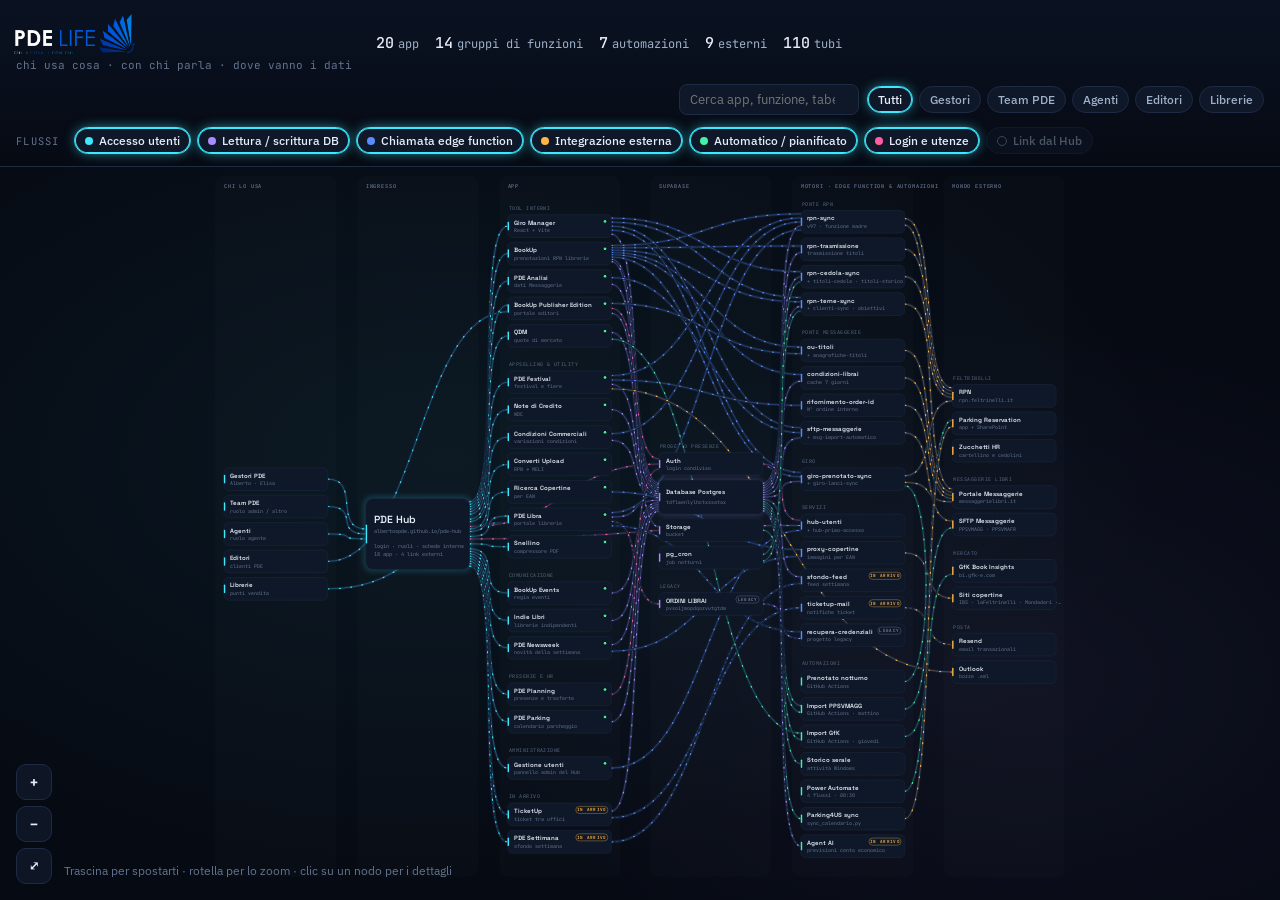
==== commit 7d12f7ec: "PDE Life: logo nello stile delle app PDE e favicon Co-Authored-By: Claude Opus 5.5 <noreply@anthropi" ====
--- a/life/index.html
+++ b/life/index.html
@@ -4,6 +4,7 @@
 <meta charset="utf-8">
 <meta name="viewport" content="width=device-width, initial-scale=1, viewport-fit=cover">
 <title>PDE Life</title>
+<link rel="icon" type="image/png" href="assets/favicon-64.png">
 <meta name="claude:viewport-fit-sides" content="cover">
 <link rel="preconnect" href="https://fonts.googleapis.com">
 <link rel="stylesheet" href="https://fonts.googleapis.com/css2?family=Space+Grotesk:wght@500;600;700&family=IBM+Plex+Sans:wght@400;500;600&family=JetBrains+Mono:wght@400;500&display=swap">
@@ -31,6 +32,7 @@
 }
 .brand{display:flex;flex-direction:column;gap:2px;min-width:0}
 .brand h1{margin:0;font-family:var(--f-display);font-weight:700;font-size:20px;letter-spacing:.01em;text-wrap:balance}
+.brand h1 .logo{display:block;height:48px;width:auto;margin:-4px 0 -2px -6px}
 .brand h1 b{color:var(--c-accesso);font-weight:700}
 .brand small{color:var(--fg-3);font-family:var(--f-mono);font-size:11px}
 .stats{display:flex;gap:16px;font-family:var(--f-mono);font-size:12px;color:var(--fg-2);font-variant-numeric:tabular-nums}
@@ -156,7 +158,7 @@
 <div class="app">
 <header>
   <div class="brand">
-    <h1>PDE <b>Life</b></h1>
+    <h1><img class="logo" src="assets/pde-life-logo-scuro.png" alt="PDE Life" width="132" height="48"></h1>
     <small>chi usa cosa · con chi parla · dove vanno i dati</small>
   </div>
   <div class="stats" id="stats"></div>
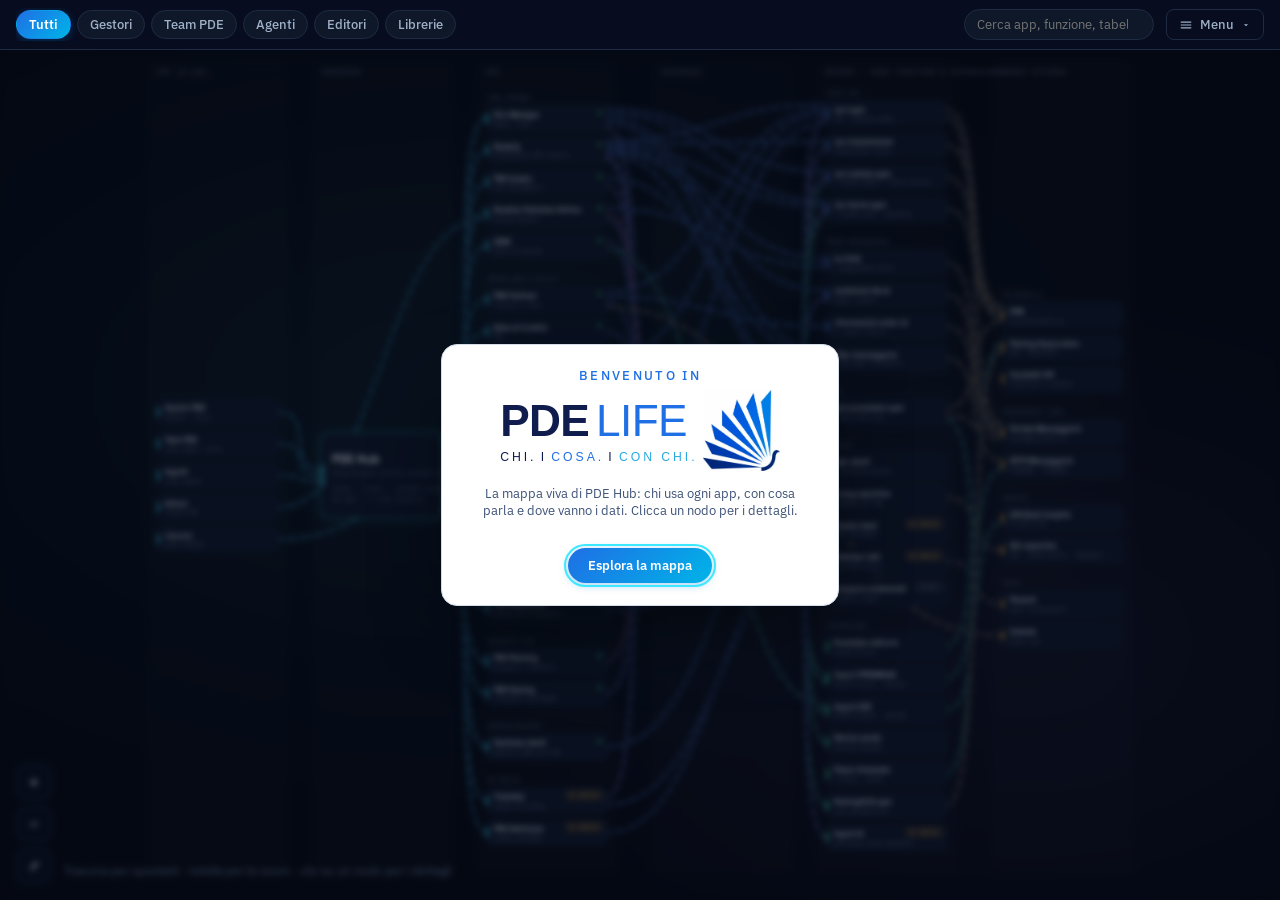
==== commit 58ae0147: "PDE Life: barra sottile come il Hub, menu con flussi e tema, benvenuto con il logo Una sola barra da" ====
--- a/life/index.html
+++ b/life/index.html
@@ -8,6 +8,9 @@
 <meta name="claude:viewport-fit-sides" content="cover">
 <link rel="preconnect" href="https://fonts.googleapis.com">
 <link rel="stylesheet" href="https://fonts.googleapis.com/css2?family=Space+Grotesk:wght@500;600;700&family=IBM+Plex+Sans:wght@400;500;600&family=JetBrains+Mono:wght@400;500&display=swap">
+<link rel="stylesheet" href="https://fonts.googleapis.com/css2?family=Montserrat:wght@400;500;700&display=swap">
+<link rel="stylesheet" href="../assets/pde-app-logo.css">
+<script>try{if(localStorage.getItem('pde-hub-theme')==='light')document.documentElement.setAttribute('data-theme','light')}catch(e){}</script>
 <style>
 /* Layout: mappa a colonne da sinistra a destra (chi usa → ingresso → app → Supabase → motori → mondo esterno),
    tela SVG con pan/zoom, tubi animati per tipo di flusso, pannello dettagli a destra (in basso su telefono). */
@@ -20,42 +23,103 @@
   --f-display:"Space Grotesk",ui-sans-serif,system-ui,sans-serif;
   --f-body:"IBM Plex Sans",ui-sans-serif,system-ui,sans-serif;
   --f-mono:"JetBrains Mono",ui-monospace,"Cascadia Mono",Consolas,monospace;
+  --line-2:#2d4166; --band:rgba(255,255,255,.012); --band-line:rgba(255,255,255,.03);
+  --tube:#132036; --tube-on:#1a2c4a; --panel:rgba(10,17,30,.95); --fg-body:#cfd9ea; --bar:rgba(8,13,32,.94);
   color-scheme:dark;
+}
+/* Tema chiaro: segue la scelta fatta nel PDE Hub (stessa chiave pde-hub-theme, stesso dominio) */
+:root[data-theme="light"]{
+  --ink:#f3f6fb; --ink-2:#eaf0f8; --glass:#ffffff; --glass-2:#f1f6ff; --line:#d3dcea; --line-2:#9fb3d6;
+  --fg:#0f1c4d; --fg-2:#3e5278; --fg-3:#73839f; --fg-body:#24365f;
+  --c-accesso:#0090c4; --c-dati:#7752e8; --c-funzione:#1f6fe5; --c-esterno:#d0820a;
+  --c-auto:#0f9e63; --c-auth:#d8367a; --c-link:#8a96ad;
+  --live:#0f9e63; --arriva:#d0820a; --legacy:#8a96ad;
+  --band:rgba(31,111,229,.025); --band-line:rgba(31,111,229,.07);
+  --tube:#e2e9f4; --tube-on:#cfdbee; --panel:rgba(255,255,255,.97); --bar:rgba(255,255,255,.94);
+  color-scheme:light;
 }
 html,body{height:100%;margin:0}
 body{background:var(--ink);color:var(--fg);font-family:var(--f-body);font-size:14px;overflow:hidden}
-.app{height:100%;display:grid;grid-template-rows:auto 1fr;}
-header{
-  padding-block:14px 12px;padding-left:max(16px,env(safe-area-inset-left,0px));padding-right:max(16px,env(safe-area-inset-right,0px));
-  border-bottom:1px solid var(--line);background:linear-gradient(180deg,#0a1222,var(--ink));
-  display:flex;flex-wrap:wrap;gap:12px 24px;align-items:center;position:relative;z-index:5;
-}
-.brand{display:flex;flex-direction:column;gap:2px;min-width:0}
-.brand h1{margin:0;font-family:var(--f-display);font-weight:700;font-size:20px;letter-spacing:.01em;text-wrap:balance}
-.brand h1 .logo{display:block;height:48px;width:auto;margin:-4px 0 -2px -6px}
-.brand h1 b{color:var(--c-accesso);font-weight:700}
-.brand small{color:var(--fg-3);font-family:var(--f-mono);font-size:11px}
-.stats{display:flex;gap:16px;font-family:var(--f-mono);font-size:12px;color:var(--fg-2);font-variant-numeric:tabular-nums}
-.stats span b{color:var(--fg);font-weight:500;font-size:15px;margin-right:4px}
-.controls{display:flex;flex-wrap:wrap;gap:8px;align-items:center;margin-left:auto}
+.app{height:100%;display:grid;grid-template-rows:auto 1fr;grid-template-columns:minmax(0,1fr)}
+
+/* ── BARRA UNICA IN ALTO, come nel PDE Hub: filtri a sinistra, menu a destra ── */
+.topbar{
+  position:relative;z-index:8;height:50px;box-sizing:border-box;
+  display:flex;align-items:center;gap:12px;
+  padding-left:max(16px,env(safe-area-inset-left,0px));padding-right:max(16px,env(safe-area-inset-right,0px));
+  background:var(--bar);backdrop-filter:blur(16px);border-bottom:1px solid var(--line);
+}
+.topbar .chips{flex-wrap:nowrap;overflow-x:auto;scrollbar-width:none;min-width:0;flex:1;padding-block:2px}
+.topbar .chips::-webkit-scrollbar{display:none}
+.topbar-right{display:flex;align-items:center;gap:10px;flex-shrink:0;margin-left:auto}
 .chips{display:flex;flex-wrap:wrap;gap:6px}
 .chip{
-  font:500 12px var(--f-body);color:var(--fg-2);background:var(--glass);border:1px solid var(--line);
-  padding:5px 10px;border-radius:999px;cursor:pointer;display:inline-flex;align-items:center;gap:6px;transition:.2s;
-}
-.chip:hover{color:var(--fg);border-color:#2d4166}
-.chip[aria-pressed="true"]{color:var(--fg);border-color:var(--c-accesso);box-shadow:0 0 0 1px var(--c-accesso) inset,0 0 14px -4px var(--c-accesso)}
+  font:500 13px var(--f-body);color:var(--fg-2);background:var(--glass);border:1px solid var(--line);white-space:nowrap;
+  padding:5px 12px;border-radius:999px;cursor:pointer;display:inline-flex;align-items:center;gap:6px;transition:.2s;flex-shrink:0;
+}
+.chip:hover{color:var(--fg);border-color:var(--line-2)}
+#aud .chip[aria-pressed="true"]{background:linear-gradient(135deg,#1f6fe5 0%,#00b4e8 100%);border-color:transparent;color:#fff;font-weight:600;box-shadow:0 2px 10px rgba(0,120,220,.35)}
+.dd-flussi .chip{border-radius:8px;width:100%;justify-content:flex-start;font-size:12.5px}
+.dd-flussi .chip[aria-pressed="true"]{color:var(--fg)}
 .chip i{width:8px;height:8px;border-radius:50%;background:currentColor;display:inline-block}
 .chip.off{opacity:.45}
 .chip.off i{background:transparent;border:1px solid currentColor}
-input#q{
-  font:13px var(--f-body);color:var(--fg);background:var(--glass);border:1px solid var(--line);border-radius:8px;
-  padding:6px 10px;width:180px;
-}
-input#q:focus,.chip:focus-visible,button:focus-visible{outline:2px solid var(--c-accesso);outline-offset:2px}
-.legend-row{flex-basis:100%;display:flex;flex-wrap:wrap;gap:6px 14px;align-items:center;font-size:12px;color:var(--fg-3)}
-.legend-row .lbl{font-family:var(--f-mono);font-size:10.5px;letter-spacing:.12em;text-transform:uppercase}
-.stage{position:relative;overflow:hidden;cursor:grab;touch-action:none}
+input.q{
+  font:13px var(--f-body);color:var(--fg);background:var(--glass);border:1px solid var(--line);border-radius:999px;
+  padding:6px 12px;width:190px;box-sizing:border-box;
+}
+input.q:focus,.chip:focus-visible,button:focus-visible{outline:2px solid var(--c-accesso);outline-offset:2px}
+.menu-wrap{position:relative}
+.menu-btn{
+  display:inline-flex;align-items:center;gap:7px;background:none;border:1px solid var(--line);color:var(--fg-2);
+  border-radius:8px;padding:6px 12px;font:500 13px var(--f-body);cursor:pointer;
+}
+.menu-btn:hover{color:var(--fg);border-color:var(--c-funzione)}
+.menu-btn svg{width:14px;height:14px;fill:currentColor}
+.dropdown{
+  position:absolute;top:calc(100% + 8px);right:0;min-width:270px;max-width:calc(100vw - 24px);max-height:calc(100vh - 80px);overflow:auto;
+  background:var(--panel);border:1px solid var(--line);border-radius:12px;box-shadow:0 16px 40px rgba(0,0,0,.45);
+  display:none;z-index:50;
+}
+.dropdown.open{display:block;animation:dropIn .2s ease}
+@keyframes dropIn{from{transform:translateY(-6px);opacity:0}to{transform:none;opacity:1}}
+.dd-row{display:flex;align-items:center;justify-content:space-between;gap:10px;padding:10px 16px;border-bottom:1px solid var(--line)}
+.dd-col{flex-direction:column;align-items:stretch}
+.dd-label{font-size:11px;font-weight:600;color:var(--fg-3);text-transform:uppercase;letter-spacing:.08em}
+.dd-search{display:none}
+.dd-search input.q{width:100%}
+.stats{display:grid;grid-template-columns:repeat(5,auto);gap:4px 14px;font-family:var(--f-mono);font-size:11px;color:var(--fg-3);font-variant-numeric:tabular-nums}
+.stats span{display:flex;flex-direction:column}
+.stats span b{color:var(--fg);font-weight:500;font-size:16px}
+.dd-flussi .chips{flex-direction:column;gap:4px}
+.theme-switch{display:inline-flex;gap:4px}
+.theme-opt{font:500 12px var(--f-body);padding:5px 10px;border-radius:8px;border:1px solid var(--line);background:none;color:var(--fg-2);cursor:pointer}
+.theme-opt[aria-pressed="true"]{background:linear-gradient(135deg,#1f6fe5,#00b4e8);border-color:transparent;color:#fff}
+.dropdown-item{display:flex;align-items:center;gap:10px;padding:11px 16px;font:13px var(--f-body);color:var(--fg);background:none;border:0;width:100%;text-align:left;cursor:pointer}
+.dropdown-item:hover{background:rgba(107,127,232,.1)}
+
+/* ── BENVENUTO: riquadro iniziale con il logo del kit condiviso, si chiude ── */
+.welcome-back{
+  position:absolute;inset:0;z-index:20;display:flex;align-items:center;justify-content:center;
+  padding:24px max(16px,env(safe-area-inset-right,0px)) 24px max(16px,env(safe-area-inset-left,0px));
+  background:rgba(4,8,20,.45);backdrop-filter:blur(3px);
+}
+:root[data-theme="light"] .welcome-back{background:rgba(15,28,77,.18)}
+.home-welcome{
+  display:flex;flex-direction:column;align-items:center;gap:6px;max-width:100%;box-sizing:border-box;
+  background:#fff;border:1px solid #d3dcea;border-radius:16px;padding:22px clamp(16px,5vw,30px);
+  box-shadow:0 30px 80px -20px rgba(0,0,0,.55);animation:dropIn .35s ease;
+}
+.home-welcome .hw-txt{font-family:Montserrat,var(--f-body);font-size:13px;font-weight:500;letter-spacing:.18em;text-transform:uppercase;color:#1f6fe5}
+.home-welcome .pde-logo{font-size:clamp(18px,7.2vw,34px)}
+.home-welcome .hw-sub{font:13px var(--f-body);color:#3e5278;text-align:center;margin-top:6px;max-width:42ch}
+.home-welcome .hw-go{
+  margin-top:10px;font:600 13px var(--f-body);color:#fff;border:0;border-radius:999px;padding:9px 20px;cursor:pointer;
+  background:linear-gradient(135deg,#1f6fe5 0%,#00b4e8 100%);box-shadow:0 2px 10px rgba(0,120,220,.35);
+}
+.welcome-back[hidden]{display:none}
+.stage{position:relative;overflow:hidden;cursor:grab;touch-action:none;-webkit-user-select:none;user-select:none}
+.stage aside#panel{-webkit-user-select:text;user-select:text}
 .stage.dragging{cursor:grabbing}
 .stage::before{
   content:"";position:absolute;inset:0;pointer-events:none;
@@ -66,7 +130,7 @@
 svg#map{width:100%;height:100%;display:block;position:relative}
 .zoom{position:absolute;left:max(16px,calc(env(safe-area-inset-left,0px) + 12px));bottom:calc(16px + env(safe-area-inset-bottom,0px));display:flex;flex-direction:column;gap:6px;z-index:4}
 .zoom button{
-  width:36px;height:36px;border-radius:10px;border:1px solid var(--line);background:rgba(15,24,40,.9);color:var(--fg);
+  width:36px;height:36px;border-radius:10px;border:1px solid var(--line);background:var(--panel);color:var(--fg);
   font:600 16px var(--f-display);cursor:pointer;
 }
 .zoom button:hover{border-color:var(--c-accesso)}
@@ -74,10 +138,10 @@
 
 /* --- SVG --- */
 .colhead{font:600 11px var(--f-mono);letter-spacing:.16em;text-transform:uppercase;fill:var(--fg-3)}
-.grouphead{font:500 10.5px var(--f-mono);letter-spacing:.1em;text-transform:uppercase;fill:#4c5d7a}
-.colband{fill:rgba(255,255,255,.012);stroke:rgba(255,255,255,.03)}
+.grouphead{font:500 10.5px var(--f-mono);letter-spacing:.1em;text-transform:uppercase;fill:var(--fg-3);opacity:.75}
+.colband{fill:var(--band);stroke:var(--band-line)}
 .pipe{fill:none;transition:opacity .3s}
-.pipe .tube{stroke:#132036;stroke-width:6;stroke-linecap:round}
+.pipe .tube{stroke:var(--tube);stroke-width:6;stroke-linecap:round}
 .pipe .core{stroke-width:1.6;stroke-opacity:.35;stroke-linecap:round}
 .pipe .flow{stroke-width:2.4;stroke-linecap:round;stroke-dasharray:2 22;animation:flow 1.6s linear infinite}
 .pipe.rev .flow{animation-direction:reverse}
@@ -87,14 +151,14 @@
 @keyframes flow{to{stroke-dashoffset:-24}}
 .dim .pipe{opacity:.06}
 .dim .pipe.on{opacity:1}
-.pipe.on .tube{stroke:#1a2c4a}
+.pipe.on .tube{stroke:var(--tube-on)}
 .pipe.on .core{stroke-opacity:.9;stroke-width:2}
 .pipe.on .flow{stroke-width:3.2;animation-duration:.9s;filter:url(#glow)}
 .pipe.hide{display:none}
 
 .node{cursor:pointer}
 .node rect.box{fill:var(--glass);stroke:var(--line);stroke-width:1;transition:stroke .2s,fill .2s}
-.node:hover rect.box{stroke:#36507d;fill:var(--glass-2)}
+.node:hover rect.box{stroke:var(--line-2);fill:var(--glass-2)}
 .node .halo{fill:none;stroke-width:1.5;opacity:0;transition:opacity .25s}
 .node.sel .halo,.node.hit .halo{opacity:1}
 .node .lbl{font:600 13px var(--f-display);fill:var(--fg)}
@@ -111,8 +175,8 @@
 /* --- pannello --- */
 aside#panel{
   position:absolute;top:12px;right:max(12px,env(safe-area-inset-right,0px));bottom:12px;width:min(380px,calc(100% - 24px));
-  background:rgba(10,17,30,.94);backdrop-filter:blur(10px);border:1px solid var(--line);border-radius:14px;
-  z-index:6;display:flex;flex-direction:column;box-shadow:0 20px 60px -20px rgba(0,0,0,.8);
+  background:var(--panel);backdrop-filter:blur(10px);border:1px solid var(--line);border-radius:14px;
+  z-index:6;display:flex;flex-direction:column;box-shadow:0 20px 60px -20px rgba(0,0,0,.5);
   transform:translateX(0);transition:transform .3s,opacity .3s;
 }
 aside#panel[hidden]{display:flex!important;transform:translateX(calc(100% + 40px));opacity:0;pointer-events:none}
@@ -123,14 +187,14 @@
 .p-sub{font:12px var(--f-mono);color:var(--fg-2);word-break:break-all}
 .p-close{background:none;border:1px solid var(--line);color:var(--fg-2);border-radius:8px;width:30px;height:30px;cursor:pointer;flex:none;font-size:16px}
 .p-body{padding:14px 18px 18px;overflow:auto;display:flex;flex-direction:column;gap:16px;min-height:0}
-.p-body p{margin:0;line-height:1.55;color:#cfd9ea;max-width:65ch}
+.p-body p{margin:0;line-height:1.55;color:var(--fg-body);max-width:65ch}
 .p-sec h3{margin:0 0 6px;font:500 10.5px var(--f-mono);letter-spacing:.14em;text-transform:uppercase;color:var(--fg-3)}
 .pills{display:flex;flex-wrap:wrap;gap:6px}
-.pill{font:12px var(--f-mono);padding:3px 8px;border-radius:6px;background:#111c30;border:1px solid var(--line);color:var(--fg-2)}
-.pill.who{font-family:var(--f-body);color:var(--fg);border-color:#24406a}
+.pill{font:12px var(--f-mono);padding:3px 8px;border-radius:6px;background:var(--ink-2);border:1px solid var(--line);color:var(--fg-2)}
+.pill.who{font-family:var(--f-body);color:var(--fg);border-color:var(--line-2)}
 .conn{display:flex;flex-direction:column;gap:4px;margin:0;padding:0;list-style:none}
-.conn li{display:grid;grid-template-columns:14px 1fr auto;gap:8px;align-items:center;font-size:13px;padding:5px 8px;border-radius:8px;cursor:pointer;background:#0d1626}
-.conn li:hover{background:#13203a}
+.conn li{display:grid;grid-template-columns:14px 1fr auto;gap:8px;align-items:center;font-size:13px;padding:5px 8px;border-radius:8px;cursor:pointer;background:var(--ink-2)}
+.conn li:hover{background:var(--glass-2)}
 .conn li i{width:10px;height:3px;border-radius:2px}
 .conn li span{min-width:0;overflow:hidden;text-overflow:ellipsis;white-space:nowrap}
 .conn li em{font-style:normal;font:11px var(--f-mono);color:var(--fg-3)}
@@ -139,10 +203,11 @@
 a.url{color:var(--c-accesso);font:12px var(--f-mono);word-break:break-all}
 
 @media (max-width:760px){
-  header{gap:10px}
-  .controls{margin-left:0;width:100%}
-  input#q{flex:1;min-width:0;width:auto}
-  .stats{display:none}
+  .topbar{gap:8px;padding-left:max(10px,env(safe-area-inset-left,0px));padding-right:max(10px,env(safe-area-inset-right,0px))}
+  .topbar > input.q{display:none}
+  .dd-search{display:flex}
+  .menu-btn .mb-txt{display:none}
+  .stats{grid-template-columns:repeat(3,auto)}
   .hint{display:none}
   aside#panel{top:auto;left:max(12px,env(safe-area-inset-left,0px));right:max(12px,env(safe-area-inset-right,0px));width:auto;height:58%;bottom:calc(12px + env(safe-area-inset-bottom,0px))}
   aside#panel[hidden]{transform:translateY(calc(100% + 40px))}
@@ -156,21 +221,28 @@
 <body>
 
 <div class="app">
-<header>
-  <div class="brand">
-    <h1><img class="logo" src="assets/pde-life-logo-scuro.png" alt="PDE Life" width="132" height="48"></h1>
-    <small>chi usa cosa · con chi parla · dove vanno i dati</small>
+<div class="topbar" id="topbar">
+  <div class="chips" id="aud" role="group" aria-label="Filtra per destinatario"></div>
+  <input class="q" id="q" type="search" placeholder="Cerca app, funzione, tabella…" aria-label="Cerca nella mappa">
+  <div class="topbar-right">
+    <div class="menu-wrap">
+      <button class="menu-btn" id="menu-btn" aria-haspopup="true" aria-expanded="false">
+        <svg viewBox="0 0 24 24"><path d="M3 6h18v2H3zm0 5h18v2H3zm0 5h18v2H3z"/></svg>
+        <span class="mb-txt">Menu</span>
+        <svg viewBox="0 0 24 24" style="width:10px;height:10px"><path d="M7 10l5 5 5-5z"/></svg>
+      </button>
+      <div class="dropdown" id="dropdown">
+        <div class="dd-row dd-col dd-search"><span class="dd-label">Cerca</span><input class="q" id="q2" type="search" placeholder="App, funzione, tabella…" aria-label="Cerca nella mappa"></div>
+        <div class="dd-row dd-col"><span class="dd-label">La mappa in numeri</span><div class="stats" id="stats"></div></div>
+        <div class="dd-row dd-col dd-flussi"><span class="dd-label">Flussi visibili</span><div class="chips" id="legend" role="group" aria-label="Mostra o nascondi tipi di flusso"></div></div>
+        <div class="dd-row"><span class="dd-label">Tema</span><div class="theme-switch" role="group" aria-label="Tema">
+          <button class="theme-opt" data-set="light" type="button">Chiaro</button><button class="theme-opt" data-set="dark" type="button">Scuro</button>
+        </div></div>
+        <button class="dropdown-item" id="dd-welcome" type="button">Rivedi il benvenuto</button>
+      </div>
+    </div>
   </div>
-  <div class="stats" id="stats"></div>
-  <div class="controls">
-    <input id="q" type="search" placeholder="Cerca app, funzione, tabella…" aria-label="Cerca nella mappa">
-    <div class="chips" id="aud" role="group" aria-label="Filtra per destinatario"></div>
-  </div>
-  <div class="legend-row">
-    <span class="lbl">Flussi</span>
-    <div class="chips" id="legend" role="group" aria-label="Mostra o nascondi tipi di flusso"></div>
-  </div>
-</header>
+</div>
 
 <div class="stage" id="stage">
   <svg id="map" role="img" aria-label="Mappa interattiva di PDE Hub e delle app collegate">
@@ -195,6 +267,15 @@
     <button id="zfit" aria-label="Adatta allo schermo" style="font-size:12px">⤢</button>
   </div>
   <div class="hint">Trascina per spostarti · rotella per lo zoom · clic su un nodo per i dettagli</div>
+
+  <div class="welcome-back" id="welcome" hidden>
+    <div class="home-welcome" role="dialog" aria-label="Benvenuto in PDE Life">
+      <span class="hw-txt">Benvenuto in</span>
+      <div class="pde-logo" role="img" aria-label="PDE Life — Chi. Cosa. Con chi."><div class="pl-text"><div class="pl-name"><b>PDE</b><span>LIFE</span></div><div class="pl-tag"><i class="c0">CHI.</i><em>I</em><i class="c1">COSA.</i><em>I</em><i class="c2">CON CHI.</i></div></div><div class="pl-wing"></div></div>
+      <p class="hw-sub">La mappa viva di PDE Hub: chi usa ogni app, con cosa parla e dove vanno i dati. Clicca un nodo per i dettagli.</p>
+      <button class="hw-go" id="hw-go" type="button">Esplora la mappa</button>
+    </div>
+  </div>
 
   <aside id="panel" hidden aria-live="polite">
     <div class="p-head">
@@ -677,8 +758,8 @@
 $("#p-close").addEventListener("click",()=>{ clearSel(); Object.entries(audChips).forEach(([k,b])=>b.setAttribute("aria-pressed",k==="all"?"true":"false")); audSel=null; });
 
 /* ricerca */
-$("#q").addEventListener("input",ev=>{
-  const q=ev.target.value.trim().toLowerCase();
+function cerca(v){
+  const q=v.trim().toLowerCase();
   if(!q){ clearSel(); return; }
   const hits=N.filter(n=>[n.label,n.sub,n.desc,(n.tab||[]).join(" "),(n.fn||[]).join(" "),n.g].join(" ").toLowerCase().includes(q));
   $("#panel").hidden=true;
@@ -686,8 +767,9 @@
   const hs=new Set(hits.map(h=>h.id));
   N.forEach(n=>{ n.g.classList.toggle("on",hs.has(n.id)); n.g.classList.toggle("hit",hs.has(n.id)); n.g.classList.remove("sel"); });
   edges.forEach(e=>e.g.classList.toggle("on",hs.has(e.a)&&hs.has(e.b)));
-});
-$("#q").addEventListener("keydown",ev=>{ if(ev.key==="Enter"){ const h=N.find(n=>n.g.classList.contains("hit")); if(h){ select(h.id); focusNode(h);} }});
+}
+document.querySelectorAll("input.q").forEach(inp=>inp.addEventListener("input",ev=>{ document.querySelectorAll("input.q").forEach(o=>{ if(o!==inp) o.value=inp.value; }); cerca(inp.value); }));
+document.querySelectorAll("input.q").forEach(inp=>inp.addEventListener("keydown",ev=>{ if(ev.key==="Enter"){ const h=N.find(n=>n.g.classList.contains("hit")); if(h){ select(h.id); focusNode(h); closeMenu(); } }}));
 
 /* ============================================================
    PAN / ZOOM
@@ -721,6 +803,7 @@
 const pts=new Map();
 stage.addEventListener("pointerdown",ev=>{
   if(ev.target.closest("#panel,.zoom")) return;
+  if(ev.pointerType==="mouse") ev.preventDefault(); // niente selezione del testo mentre si trascina
   pts.set(ev.pointerId,{x:ev.clientX,y:ev.clientY});
   drag={x:ev.clientX,y:ev.clientY,vx:vb.x,vy:vb.y}; moved=false;
 });
@@ -744,7 +827,34 @@
 $("#zout").onclick=()=>{const r=stage.getBoundingClientRect(); zoomAt(1.25,r.left+r.width/2,r.top+r.height/2);};
 $("#zfit").onclick=fit;
 window.addEventListener("resize",fit);
-document.addEventListener("keydown",ev=>{ if(ev.key==="Escape"){ clearSel(); } });
+document.addEventListener("keydown",ev=>{ if(ev.key==="Escape"){ if(!$("#welcome").hidden) closeWelcome(); else if(dd.classList.contains("open")) closeMenu(); else clearSel(); } });
+
+/* ── menu a tendina ── */
+const dd=$("#dropdown"), mb=$("#menu-btn");
+function closeMenu(){ dd.classList.remove("open"); mb.setAttribute("aria-expanded","false"); }
+mb.addEventListener("click",ev=>{ ev.stopPropagation(); const o=dd.classList.toggle("open"); mb.setAttribute("aria-expanded",o?"true":"false"); });
+dd.addEventListener("click",ev=>ev.stopPropagation());
+dd.addEventListener("pointerdown",ev=>ev.stopPropagation());
+document.addEventListener("click",closeMenu);
+
+/* ── tema: stessa chiave del PDE Hub ── */
+function applyTheme(t){
+  if(t==="light") document.documentElement.setAttribute("data-theme","light"); else document.documentElement.removeAttribute("data-theme");
+  document.querySelectorAll(".theme-opt").forEach(b=>b.setAttribute("aria-pressed",b.dataset.set===(t==="light"?"light":"dark")?"true":"false"));
+}
+let tema="dark"; try{ tema=localStorage.getItem("pde-hub-theme")==="light"?"light":"dark"; }catch(e){}
+applyTheme(tema);
+document.querySelectorAll(".theme-opt").forEach(b=>b.addEventListener("click",()=>{ applyTheme(b.dataset.set); try{ localStorage.setItem("pde-hub-theme",b.dataset.set); }catch(e){} }));
+window.addEventListener("storage",ev=>{ if(ev.key==="pde-hub-theme") applyTheme(ev.newValue); });
+
+/* ── benvenuto: una volta per sessione, si riapre dal menu ── */
+function closeWelcome(){ $("#welcome").hidden=true; try{ sessionStorage.setItem("pde-life-benvenuto","1"); }catch(e){} }
+function openWelcome(){ $("#welcome").hidden=false; $("#hw-go").focus(); }
+$("#hw-go").addEventListener("click",closeWelcome);
+$("#welcome").addEventListener("pointerdown",ev=>{ ev.stopPropagation(); if(ev.target.id==="welcome") closeWelcome(); });
+$("#dd-welcome").addEventListener("click",()=>{ closeMenu(); openWelcome(); });
+let visto=false; try{ visto=sessionStorage.getItem("pde-life-benvenuto")==="1"; }catch(e){}
+if(!visto) openWelcome();
 fit();
 </script>
 </body>
--- a/assets/pde-app-logo.css
+++ b/assets/pde-app-logo.css
@@ -0,0 +1,33 @@
+/* Logo delle app PDE — stesso stampo di Giro Manager e delle schede del PDE Hub.
+   Uso in ogni app:
+     <link rel="stylesheet" href="https://fonts.googleapis.com/css2?family=Montserrat:wght@400;500;700&display=swap">
+     <link rel="stylesheet" href="https://albertospde.github.io/pde-hub/assets/pde-app-logo.css">
+     <div class="pde-logo" role="img" aria-label="PDE NDC">
+       <div class="pl-text">
+         <div class="pl-name"><b>PDE</b><span>NDC</span></div>          (nome unito, es. BOOKUP: class="pl-name uno")
+         <div class="pl-tag"><i class="c0">NOTE</i> <i class="c1">DI</i> <i class="c2">CREDITO</i></div>
+       </div>
+       <div class="pl-wing"></div>
+     </div>
+   Motto a verbi:  <i class="c0">PIANIFICA.</i><em>I</em><i class="c1">PRENOTA.</i><em>I</em><i class="c2">MONITORA.</i>
+   Dimensione: si cambia solo font-size di .pde-logo (default 15px = altezza logo 37px), es. style="font-size:20px".
+   Su sfondo scuro mettere il logo dentro un riquadro bianco: i colori sono pensati per il bianco. */
+
+.pde-logo { --pde-art: url("pde-logo-art.webp"); display: inline-flex; align-items: center; gap: .16em; font-size: 15px; }
+.pde-logo .pl-text { display: flex; flex-direction: column; align-items: flex-start; min-width: 0; }
+.pde-logo .pl-name { font-family: Montserrat, "Segoe UI", sans-serif; font-size: 1.3em; line-height: 1; letter-spacing: -.015em; white-space: nowrap; color: #0f1c4d; }
+.pde-logo .pl-name b { font-weight: 700; }
+.pde-logo .pl-name span { font-weight: 400; color: #1f6fe5; margin-left: .16em; }
+.pde-logo .pl-name.uno span { margin-left: 0; }
+.pde-logo .pl-tag { font-family: Montserrat, "Segoe UI", sans-serif; font-weight: 500; font-size: .36em; letter-spacing: .24em; margin-top: .55em; white-space: nowrap; color: #0f1c4d; }
+.pde-logo .pl-tag i { font-style: normal; }
+.pde-logo .pl-tag .c1 { color: #1f6fe5; }
+.pde-logo .pl-tag .c2 { color: #29a9e1; }
+.pde-logo .pl-tag em { font-style: normal; margin: 0 .35em; color: #0f1c4d; }
+/* ala PDE ritagliata dal logo ufficiale (1536x1024): x 1039-1420, y 254-668 (382x414) */
+.pde-logo .pl-wing {
+  height: 2.45em; aspect-ratio: 382 / 414; flex-shrink: 0;
+  background-image: var(--pde-art); background-repeat: no-repeat;
+  background-size: calc(1536 / 382 * 100%) auto;
+  background-position: calc(1039 / (1536 - 382) * 100%) calc(254 / (1024 - 414) * 100%);
+}
